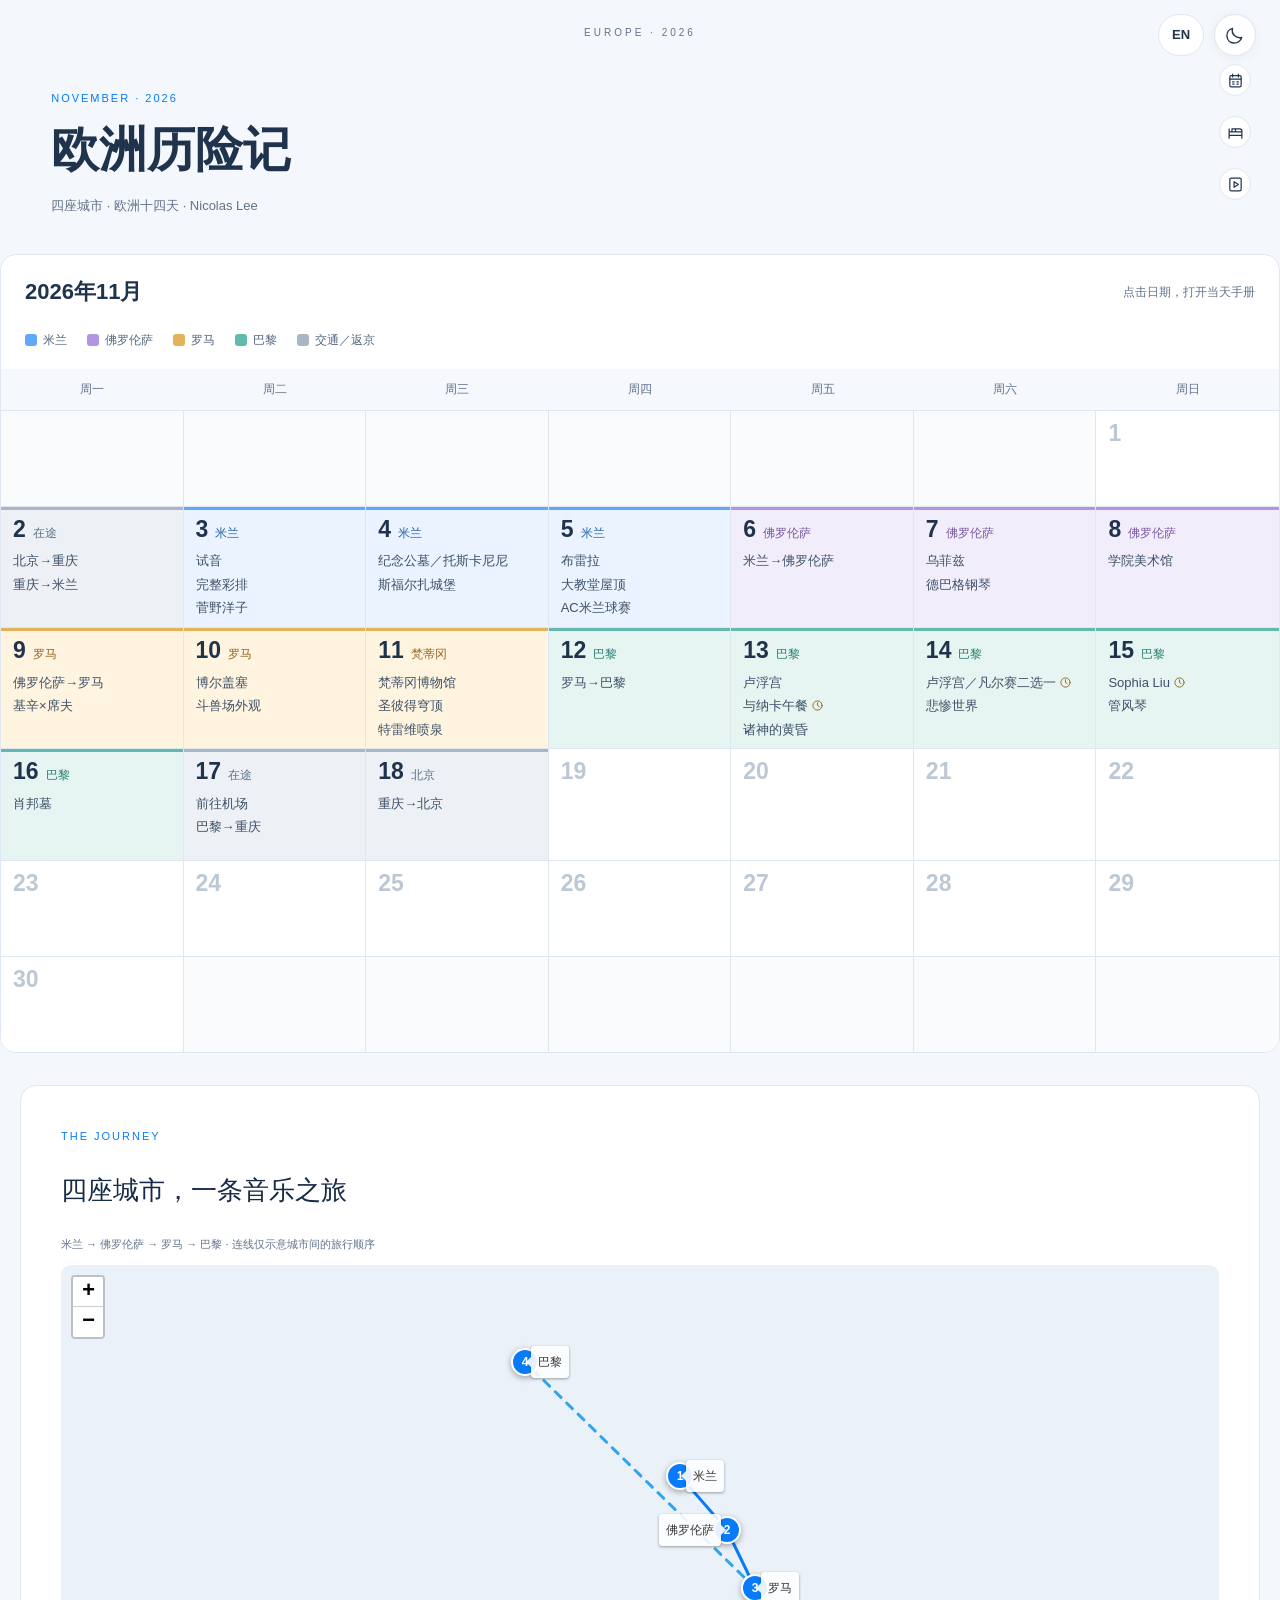
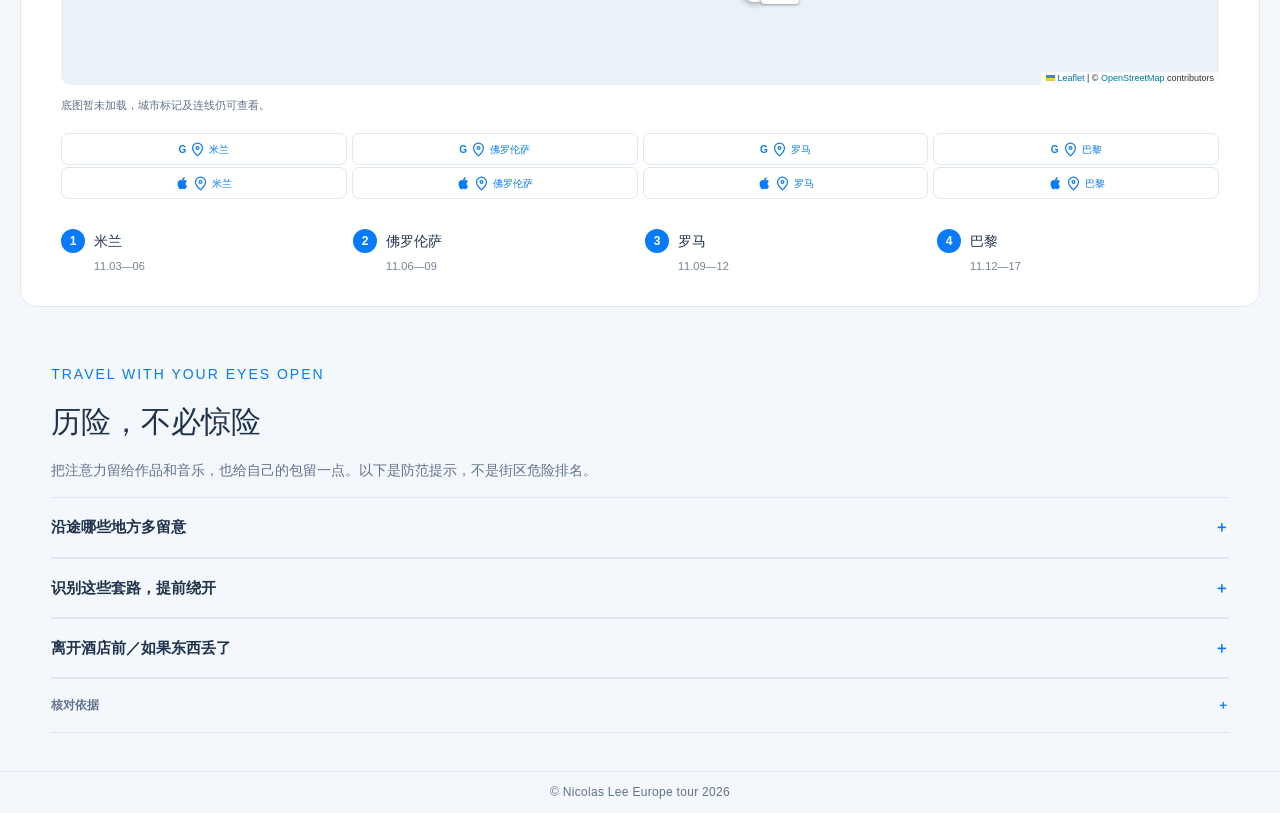
==== embed-test.html @ 30b44a1e "Trim embedded page whitespace and fill cover viewport" ====
<!doctype html><html lang="zh-CN"><head><meta charset="utf-8"><meta name="viewport" content="width=device-width,initial-scale=1.0"><meta name="apple-mobile-web-app-capable" content="yes"><meta name="apple-mobile-web-app-status-bar-style" content="black-translucent"><meta name="apple-mobile-web-app-title" content="欧洲历险记"><link rel="manifest" href="manifest.webmanifest"><meta name="theme-color" content="#f4f7fb"><title>欧洲历险记 · 2026旅行手册</title><link rel="stylesheet" href="vendor/leaflet.css"><link rel="stylesheet" href="style.css"><link rel="stylesheet" href="experience.css?v=58"><script>try{document.documentElement.dataset.theme=localStorage.getItem("eu-theme")||"light"}catch(e){}</script><style>.daily-shell{min-height:0!important;padding-bottom:8px!important}.site-footer{margin:8px 0 0!important;padding:10px 12px!important}dialog:not(.welcome-cover)[open]{position:fixed;top:var(--embed-dialog-top,16px);left:50%;transform:translateX(-50%);margin:0;max-height:var(--embed-dialog-max-height,600px);overflow:auto}</style></head><body><a class="skip" href="#main">跳到日程</a><header class="top" id="siteHeader"></header><main id="main" tabindex="-1"></main><footer class="site-footer">© Nicolas Lee Europe tour 2026</footer><dialog id="settings"><form id="settingsForm"><div class="dialog-head"><h2>从住处开始</h2><button type="button" id="closeSettings" aria-label="关闭">×</button></div><p>三家意大利酒店已录入本地手册。你在这里修改的地址仅保存在本机浏览器中。巴黎住址已录入 Rue Marmontel 6号；内嵌地图仅使用已核实的坐标。修改地址会更新备用导航链接；内嵌地图不会自动把未核实的新地址定位到别处。</p><div id="hotelFields"></div><label>11月13日午餐地点（暂定）<input name="lunch" placeholder="餐厅名称、街道、Paris" autocomplete="off"></label><button class="primary" type="submit">保存并更新路线</button><p class="fine">当前尚未发布网页。公开分享前，请再次检查酒店地址与私人会面信息。</p></form></dialog><dialog id="eventDialog" aria-labelledby="eventTitle"><button type="button" id="closeEvent" aria-label="关闭活动详情">关闭 ×</button><div id="eventContent"></div></dialog><div id="toast" role="status" aria-live="polite"></div><script src="data.js?v=58"></script><script src="vendor/leaflet.js"></script><script src="map-data.js?v=58"></script><script src="maps.js?v=58"></script><script src="food-data.js?v=58"></script><script src="ticket-details.js?v=58"></script><script src="experience-embed-test.js?v=68"></script><script src="departure-data.js?v=58"></script><script src="app.js?v=58"></script><script src="i18n-data.js?v=58"></script><script src="i18n.js?v=58"></script><script src="embed-height-test.js?v=71"></script></body></html>
---- vendor/leaflet.css ----
/* required styles */

.leaflet-pane,
.leaflet-tile,
.leaflet-marker-icon,
.leaflet-marker-shadow,
.leaflet-tile-container,
.leaflet-pane > svg,
.leaflet-pane > canvas,
.leaflet-zoom-box,
.leaflet-image-layer,
.leaflet-layer {
	position: absolute;
	left: 0;
	top: 0;
	}
.leaflet-container {
	overflow: hidden;
	}
.leaflet-tile,
.leaflet-marker-icon,
.leaflet-marker-shadow {
	-webkit-user-select: none;
	   -moz-user-select: none;
	        user-select: none;
	  -webkit-user-drag: none;
	}
/* Prevents IE11 from highlighting tiles in blue */
.leaflet-tile::selection {
	background: transparent;
}
/* Safari renders non-retina tile on retina better with this, but Chrome is worse */
.leaflet-safari .leaflet-tile {
	image-rendering: -webkit-optimize-contrast;
	}
/* hack that prevents hw layers "stretching" when loading new tiles */
.leaflet-safari .leaflet-tile-container {
	width: 1600px;
	height: 1600px;
	-webkit-transform-origin: 0 0;
	}
.leaflet-marker-icon,
.leaflet-marker-shadow {
	display: block;
	}
/* .leaflet-container svg: reset svg max-width decleration shipped in Joomla! (joomla.org) 3.x */
/* .leaflet-container img: map is broken in FF if you have max-width: 100% on tiles */
.leaflet-container .leaflet-overlay-pane svg {
	max-width: none !important;
	max-height: none !important;
	}
.leaflet-container .leaflet-marker-pane img,
.leaflet-container .leaflet-shadow-pane img,
.leaflet-container .leaflet-tile-pane img,
.leaflet-container img.leaflet-image-layer,
.leaflet-container .leaflet-tile {
	max-width: none !important;
	max-height: none !important;
	width: auto;
	padding: 0;
	}

.leaflet-container img.leaflet-tile {
	/* See: https://bugs.chromium.org/p/chromium/issues/detail?id=600120 */
	mix-blend-mode: plus-lighter;
}

.leaflet-container.leaflet-touch-zoom {
	-ms-touch-action: pan-x pan-y;
	touch-action: pan-x pan-y;
	}
.leaflet-container.leaflet-touch-drag {
	-ms-touch-action: pinch-zoom;
	/* Fallback for FF which doesn't support pinch-zoom */
	touch-action: none;
	touch-action: pinch-zoom;
}
.leaflet-container.leaflet-touch-drag.leaflet-touch-zoom {
	-ms-touch-action: none;
	touch-action: none;
}
.leaflet-container {
	-webkit-tap-highlight-color: transparent;
}
.leaflet-container a {
	-webkit-tap-highlight-color: rgba(51, 181, 229, 0.4);
}
.leaflet-tile {
	filter: inherit;
	visibility: hidden;
	}
.leaflet-tile-loaded {
	visibility: inherit;
	}
.leaflet-zoom-box {
	width: 0;
	height: 0;
	-moz-box-sizing: border-box;
	     box-sizing: border-box;
	z-index: 800;
	}
/* workaround for https://bugzilla.mozilla.org/show_bug.cgi?id=888319 */
.leaflet-overlay-pane svg {
	-moz-user-select: none;
	}

.leaflet-pane         { z-index: 400; }

.leaflet-tile-pane    { z-index: 200; }
.leaflet-overlay-pane { z-index: 400; }
.leaflet-shadow-pane  { z-index: 500; }
.leaflet-marker-pane  { z-index: 600; }
.leaflet-tooltip-pane   { z-index: 650; }
.leaflet-popup-pane   { z-index: 700; }

.leaflet-map-pane canvas { z-index: 100; }
.leaflet-map-pane svg    { z-index: 200; }

.leaflet-vml-shape {
	width: 1px;
	height: 1px;
	}
.lvml {
	behavior: url(#default#VML);
	display: inline-block;
	position: absolute;
	}


/* control positioning */

.leaflet-control {
	position: relative;
	z-index: 800;
	pointer-events: visiblePainted; /* IE 9-10 doesn't have auto */
	pointer-events: auto;
	}
.leaflet-top,
.leaflet-bottom {
	position: absolute;
	z-index: 1000;
	pointer-events: none;
	}
.leaflet-top {
	top: 0;
	}
.leaflet-right {
	right: 0;
	}
.leaflet-bottom {
	bottom: 0;
	}
.leaflet-left {
	left: 0;
	}
.leaflet-control {
	float: left;
	clear: both;
	}
.leaflet-right .leaflet-control {
	float: right;
	}
.leaflet-top .leaflet-control {
	margin-top: 10px;
	}
.leaflet-bottom .leaflet-control {
	margin-bottom: 10px;
	}
.leaflet-left .leaflet-control {
	margin-left: 10px;
	}
.leaflet-right .leaflet-control {
	margin-right: 10px;
	}


/* zoom and fade animations */

.leaflet-fade-anim .leaflet-popup {
	opacity: 0;
	-webkit-transition: opacity 0.2s linear;
	   -moz-transition: opacity 0.2s linear;
	        transition: opacity 0.2s linear;
	}
.leaflet-fade-anim .leaflet-map-pane .leaflet-popup {
	opacity: 1;
	}
.leaflet-zoom-animated {
	-webkit-transform-origin: 0 0;
	    -ms-transform-origin: 0 0;
	        transform-origin: 0 0;
	}
svg.leaflet-zoom-animated {
	will-change: transform;
}

.leaflet-zoom-anim .leaflet-zoom-animated {
	-webkit-transition: -webkit-transform 0.25s cubic-bezier(0,0,0.25,1);
	   -moz-transition:    -moz-transform 0.25s cubic-bezier(0,0,0.25,1);
	        transition:         transform 0.25s cubic-bezier(0,0,0.25,1);
	}
.leaflet-zoom-anim .leaflet-tile,
.leaflet-pan-anim .leaflet-tile {
	-webkit-transition: none;
	   -moz-transition: none;
	        transition: none;
	}

.leaflet-zoom-anim .leaflet-zoom-hide {
	visibility: hidden;
	}


/* cursors */

.leaflet-interactive {
	cursor: pointer;
	}
.leaflet-grab {
	cursor: -webkit-grab;
	cursor:    -moz-grab;
	cursor:         grab;
	}
.leaflet-crosshair,
.leaflet-crosshair .leaflet-interactive {
	cursor: crosshair;
	}
.leaflet-popup-pane,
.leaflet-control {
	cursor: auto;
	}
.leaflet-dragging .leaflet-grab,
.leaflet-dragging .leaflet-grab .leaflet-interactive,
.leaflet-dragging .leaflet-marker-draggable {
	cursor: move;
	cursor: -webkit-grabbing;
	cursor:    -moz-grabbing;
	cursor:         grabbing;
	}

/* marker & overlays interactivity */
.leaflet-marker-icon,
.leaflet-marker-shadow,
.leaflet-image-layer,
.leaflet-pane > svg path,
.leaflet-tile-container {
	pointer-events: none;
	}

.leaflet-marker-icon.leaflet-interactive,
.leaflet-image-layer.leaflet-interactive,
.leaflet-pane > svg path.leaflet-interactive,
svg.leaflet-image-layer.leaflet-interactive path {
	pointer-events: visiblePainted; /* IE 9-10 doesn't have auto */
	pointer-events: auto;
	}

/* visual tweaks */

.leaflet-container {
	background: #ddd;
	outline-offset: 1px;
	}
.leaflet-container a {
	color: #0078A8;
	}
.leaflet-zoom-box {
	border: 2px dotted #38f;
	background: rgba(255,255,255,0.5);
	}


/* general typography */
.leaflet-container {
	font-family: "Helvetica Neue", Arial, Helvetica, sans-serif;
	font-size: 12px;
	font-size: 0.75rem;
	line-height: 1.5;
	}


/* general toolbar styles */

.leaflet-bar {
	box-shadow: 0 1px 5px rgba(0,0,0,0.65);
	border-radius: 4px;
	}
.leaflet-bar a {
	background-color: #fff;
	border-bottom: 1px solid #ccc;
	width: 26px;
	height: 26px;
	line-height: 26px;
	display: block;
	text-align: center;
	text-decoration: none;
	color: black;
	}
.leaflet-bar a,
.leaflet-control-layers-toggle {
	background-position: 50% 50%;
	background-repeat: no-repeat;
	display: block;
	}
.leaflet-bar a:hover,
.leaflet-bar a:focus {
	background-color: #f4f4f4;
	}
.leaflet-bar a:first-child {
	border-top-left-radius: 4px;
	border-top-right-radius: 4px;
	}
.leaflet-bar a:last-child {
	border-bottom-left-radius: 4px;
	border-bottom-right-radius: 4px;
	border-bottom: none;
	}
.leaflet-bar a.leaflet-disabled {
	cursor: default;
	background-color: #f4f4f4;
	color: #bbb;
	}

.leaflet-touch .leaflet-bar a {
	width: 30px;
	height: 30px;
	line-height: 30px;
	}
.leaflet-touch .leaflet-bar a:first-child {
	border-top-left-radius: 2px;
	border-top-right-radius: 2px;
	}
.leaflet-touch .leaflet-bar a:last-child {
	border-bottom-left-radius: 2px;
	border-bottom-right-radius: 2px;
	}

/* zoom control */

.leaflet-control-zoom-in,
.leaflet-control-zoom-out {
	font: bold 18px 'Lucida Console', Monaco, monospace;
	text-indent: 1px;
	}

.leaflet-touch .leaflet-control-zoom-in, .leaflet-touch .leaflet-control-zoom-out  {
	font-size: 22px;
	}


/* layers control */

.leaflet-control-layers {
	box-shadow: 0 1px 5px rgba(0,0,0,0.4);
	background: #fff;
	border-radius: 5px;
	}
.leaflet-control-layers-toggle {
	background-image: url(images/layers.png);
	width: 36px;
	height: 36px;
	}
.leaflet-retina .leaflet-control-layers-toggle {
	background-image: url(images/layers-2x.png);
	background-size: 26px 26px;
	}
.leaflet-touch .leaflet-control-layers-toggle {
	width: 44px;
	height: 44px;
	}
.leaflet-control-layers .leaflet-control-layers-list,
.leaflet-control-layers-expanded .leaflet-control-layers-toggle {
	display: none;
	}
.leaflet-control-layers-expanded .leaflet-control-layers-list {
	display: block;
	position: relative;
	}
.leaflet-control-layers-expanded {
	padding: 6px 10px 6px 6px;
	color: #333;
	background: #fff;
	}
.leaflet-control-layers-scrollbar {
	overflow-y: scroll;
	overflow-x: hidden;
	padding-right: 5px;
	}
.leaflet-control-layers-selector {
	margin-top: 2px;
	position: relative;
	top: 1px;
	}
.leaflet-control-layers label {
	display: block;
	font-size: 13px;
	font-size: 1.08333em;
	}
.leaflet-control-layers-separator {
	height: 0;
	border-top: 1px solid #ddd;
	margin: 5px -10px 5px -6px;
	}

/* Default icon URLs */
.leaflet-default-icon-path { /* used only in path-guessing heuristic, see L.Icon.Default */
	background-image: url(images/marker-icon.png);
	}


/* attribution and scale controls */

.leaflet-container .leaflet-control-attribution {
	background: #fff;
	background: rgba(255, 255, 255, 0.8);
	margin: 0;
	}
.leaflet-control-attribution,
.leaflet-control-scale-line {
	padding: 0 5px;
	color: #333;
	line-height: 1.4;
	}
.leaflet-control-attribution a {
	text-decoration: none;
	}
.leaflet-control-attribution a:hover,
.leaflet-control-attribution a:focus {
	text-decoration: underline;
	}
.leaflet-attribution-flag {
	display: inline !important;
	vertical-align: baseline !important;
	width: 1em;
	height: 0.6669em;
	}
.leaflet-left .leaflet-control-scale {
	margin-left: 5px;
	}
.leaflet-bottom .leaflet-control-scale {
	margin-bottom: 5px;
	}
.leaflet-control-scale-line {
	border: 2px solid #777;
	border-top: none;
	line-height: 1.1;
	padding: 2px 5px 1px;
	white-space: nowrap;
	-moz-box-sizing: border-box;
	     box-sizing: border-box;
	background: rgba(255, 255, 255, 0.8);
	text-shadow: 1px 1px #fff;
	}
.leaflet-control-scale-line:not(:first-child) {
	border-top: 2px solid #777;
	border-bottom: none;
	margin-top: -2px;
	}
.leaflet-control-scale-line:not(:first-child):not(:last-child) {
	border-bottom: 2px solid #777;
	}

.leaflet-touch .leaflet-control-attribution,
.leaflet-touch .leaflet-control-layers,
.leaflet-touch .leaflet-bar {
	box-shadow: none;
	}
.leaflet-touch .leaflet-control-layers,
.leaflet-touch .leaflet-bar {
	border: 2px solid rgba(0,0,0,0.2);
	background-clip: padding-box;
	}


/* popup */

.leaflet-popup {
	position: absolute;
	text-align: center;
	margin-bottom: 20px;
	}
.leaflet-popup-content-wrapper {
	padding: 1px;
	text-align: left;
	border-radius: 12px;
	}
.leaflet-popup-content {
	margin: 13px 24px 13px 20px;
	line-height: 1.3;
	font-size: 13px;
	font-size: 1.08333em;
	min-height: 1px;
	}
.leaflet-popup-content p {
	margin: 17px 0;
	margin: 1.3em 0;
	}
.leaflet-popup-tip-container {
	width: 40px;
	height: 20px;
	position: absolute;
	left: 50%;
	margin-top: -1px;
	margin-left: -20px;
	overflow: hidden;
	pointer-events: none;
	}
.leaflet-popup-tip {
	width: 17px;
	height: 17px;
	padding: 1px;

	margin: -10px auto 0;
	pointer-events: auto;

	-webkit-transform: rotate(45deg);
	   -moz-transform: rotate(45deg);
	    -ms-transform: rotate(45deg);
	        transform: rotate(45deg);
	}
.leaflet-popup-content-wrapper,
.leaflet-popup-tip {
	background: white;
	color: #333;
	box-shadow: 0 3px 14px rgba(0,0,0,0.4);
	}
.leaflet-container a.leaflet-popup-close-button {
	position: absolute;
	top: 0;
	right: 0;
	border: none;
	text-align: center;
	width: 24px;
	height: 24px;
	font: 16px/24px Tahoma, Verdana, sans-serif;
	color: #757575;
	text-decoration: none;
	background: transparent;
	}
.leaflet-container a.leaflet-popup-close-button:hover,
.leaflet-container a.leaflet-popup-close-button:focus {
	color: #585858;
	}
.leaflet-popup-scrolled {
	overflow: auto;
	}

.leaflet-oldie .leaflet-popup-content-wrapper {
	-ms-zoom: 1;
	}
.leaflet-oldie .leaflet-popup-tip {
	width: 24px;
	margin: 0 auto;

	-ms-filter: "progid:DXImageTransform.Microsoft.Matrix(M11=0.70710678, M12=0.70710678, M21=-0.70710678, M22=0.70710678)";
	filter: progid:DXImageTransform.Microsoft.Matrix(M11=0.70710678, M12=0.70710678, M21=-0.70710678, M22=0.70710678);
	}

.leaflet-oldie .leaflet-control-zoom,
.leaflet-oldie .leaflet-control-layers,
.leaflet-oldie .leaflet-popup-content-wrapper,
.leaflet-oldie .leaflet-popup-tip {
	border: 1px solid #999;
	}


/* div icon */

.leaflet-div-icon {
	background: #fff;
	border: 1px solid #666;
	}


/* Tooltip */
/* Base styles for the element that has a tooltip */
.leaflet-tooltip {
	position: absolute;
	padding: 6px;
	background-color: #fff;
	border: 1px solid #fff;
	border-radius: 3px;
	color: #222;
	white-space: nowrap;
	-webkit-user-select: none;
	-moz-user-select: none;
	-ms-user-select: none;
	user-select: none;
	pointer-events: none;
	box-shadow: 0 1px 3px rgba(0,0,0,0.4);
	}
.leaflet-tooltip.leaflet-interactive {
	cursor: pointer;
	pointer-events: auto;
	}
.leaflet-tooltip-top:before,
.leaflet-tooltip-bottom:before,
.leaflet-tooltip-left:before,
.leaflet-tooltip-right:before {
	position: absolute;
	pointer-events: none;
	border: 6px solid transparent;
	background: transparent;
	content: "";
	}

/* Directions */

.leaflet-tooltip-bottom {
	margin-top: 6px;
}
.leaflet-tooltip-top {
	margin-top: -6px;
}
.leaflet-tooltip-bottom:before,
.leaflet-tooltip-top:before {
	left: 50%;
	margin-left: -6px;
	}
.leaflet-tooltip-top:before {
	bottom: 0;
	margin-bottom: -12px;
	border-top-color: #fff;
	}
.leaflet-tooltip-bottom:before {
	top: 0;
	margin-top: -12px;
	margin-left: -6px;
	border-bottom-color: #fff;
	}
.leaflet-tooltip-left {
	margin-left: -6px;
}
.leaflet-tooltip-right {
	margin-left: 6px;
}
.leaflet-tooltip-left:before,
.leaflet-tooltip-right:before {
	top: 50%;
	margin-top: -6px;
	}
.leaflet-tooltip-left:before {
	right: 0;
	margin-right: -12px;
	border-left-color: #fff;
	}
.leaflet-tooltip-right:before {
	left: 0;
	margin-left: -12px;
	border-right-color: #fff;
	}

/* Printing */

@media print {
	/* Prevent printers from removing background-images of controls. */
	.leaflet-control {
		-webkit-print-color-adjust: exact;
		print-color-adjust: exact;
		}
	}
---- style.css ----
:root{--paper:#f4f0e8;--ink:#242e2a;--muted:#6d746c;--line:#d9d8cc;--accent:#a84934;--sage:#e2e8dd;--blue:#e1e9eb;--pink:#f0ded8;--gold:#eee4c9}*{box-sizing:border-box}body{margin:0;background:var(--paper);color:var(--ink);font-family:-apple-system,BlinkMacSystemFont,"PingFang SC","Microsoft YaHei",sans-serif;font-size:15px;line-height:1.75}button,input,select{font:inherit}button,a{touch-action:manipulation}button{cursor:pointer;border:0;background:none;color:inherit}a{color:inherit;text-underline-offset:4px}button:focus-visible,a:focus-visible,input:focus-visible{outline:3px solid #b86040;outline-offset:4px}.skip{position:absolute;top:-80px}.skip:focus{top:0;background:white;z-index:99}.top{display:flex;align-items:center;justify-content:space-between;padding:22px 5vw;border-bottom:1px solid var(--line);background:var(--paper);position:sticky;top:0;z-index:20;gap:20px}.brand{text-decoration:none;display:flex;align-items:center;gap:12px;font-family:Georgia,"Songti SC",serif;font-size:22px}.brand-mark{border:1px solid var(--ink);width:43px;height:43px;text-align:center;line-height:40px}.brand small{display:block;font:9px -apple-system,sans-serif;letter-spacing:2px;margin-top:2px}.top nav{display:flex;gap:20px;align-items:center}.top nav button{font-size:13px;padding:7px 0}.top nav button.active{color:var(--accent);border-bottom:1px solid var(--accent)}.outline{border:1px solid var(--line)!important;padding:7px 15px!important;border-radius:3px}.primary{display:inline-flex;align-items:center;gap:12px;background:var(--ink);color:#fff;padding:12px 22px;border-radius:3px;text-decoration:none}.eyebrow{font-size:11px;letter-spacing:2px;color:var(--accent);text-transform:uppercase}.wrap{max-width:1320px;margin:auto;padding:48px 5vw}.hero{display:grid;grid-template-columns:1fr 1fr;min-height:540px}.hero-copy{padding:70px 6vw 50px 7vw;display:flex;flex-direction:column;align-items:flex-start;justify-content:center}.hero h1{font:clamp(42px,4.8vw,75px)/1.3 Georgia,"Songti SC",serif;letter-spacing:-2px;margin:25px 0}.hero h1 em{font-style:normal;color:var(--accent)}.hero p{max-width:410px;color:var(--muted)}.hero-photo{position:relative;min-height:420px;background:#d8d9cb}.hero-photo>img{width:100%;height:100%;position:absolute;object-fit:cover}.hero-photo:after{content:"";position:absolute;inset:40% 0 0;background:linear-gradient(transparent,#16251dcc)}.photo-caption{position:absolute;bottom:25px;left:30px;right:25px;color:#fff;z-index:1;font-size:12px}.photo-caption strong{font:30px Georgia,serif;display:block;margin-bottom:8px}.hero-meta{display:flex;gap:30px;margin:25px 0}.hero-meta strong{font:28px Georgia,serif}.hero-meta small{display:block;font-size:11px;color:var(--muted)}.section-title{display:flex;justify-content:space-between;align-items:end;gap:20px;margin-bottom:24px}.section-title h2{font:30px Georgia,"Songti SC",serif;margin:5px 0}.section-title p{color:var(--muted);font-size:13px;margin:0}.city-strip{display:grid;grid-template-columns:repeat(4,1fr);border-top:1px solid var(--line);border-bottom:1px solid var(--line);margin:0 5vw}.city-strip>div{padding:25px;border-right:1px solid var(--line)}.city-strip>div:last-child{border:0}.city-strip strong{font:26px Georgia,"Songti SC",serif;display:block}.city-strip small{color:var(--muted)}.day-grid{display:grid;grid-template-columns:repeat(4,1fr);gap:18px}.day-tile{border-top:1px solid var(--line);padding:22px 12px 20px 0;text-align:left;width:100%;transition:background .2s}.day-tile:hover{background:#ebe7dc}.day-tile .num{font:38px Georgia,serif;color:var(--accent)}.day-tile h3{font-size:17px;font-weight:500;margin:8px 0}.day-tile small{color:var(--muted)}.notice{border-left:3px solid #b68955;background:#ede5d7;padding:18px 22px;font-size:13px;margin:20px 0}.notice strong{display:block}.layout{display:grid;grid-template-columns:175px minmax(0,1fr);gap:40px;max-width:1420px;padding:30px 4vw;margin:auto}.sidebar{position:sticky;top:115px;height:calc(100vh - 140px);overflow:auto;align-self:start}.sidebar .eyebrow{padding:0 12px}.day-link{width:100%;padding:10px 12px;text-align:left;border-radius:3px;display:flex;gap:14px;font-size:13px}.day-link b{font-family:Georgia,serif;font-size:18px;font-weight:400}.day-link.active{background:var(--ink);color:white}.day-link small{display:block;opacity:.65;font-size:10px}.day-main{min-width:0}.day-heading{display:flex;justify-content:space-between;align-items:center;gap:20px;margin:12px 0 25px}.day-heading h1{font:38px/1.35 Georgia,"Songti SC",serif;margin:8px 0}.day-heading .number{font:75px Georgia,serif;color:#c5c7b9}.day-cover{height:270px;position:relative;overflow:hidden;margin:0 0 28px;background:#dee0d5}.day-cover img{width:100%;height:100%;object-fit:cover}.day-cover figcaption{position:absolute;bottom:0;right:0;background:#242e2adb;color:white;font-size:10px;padding:3px 12px}.day-content{display:grid;grid-template-columns:minmax(0,1fr) 290px;gap:32px;align-items:start}.event{position:relative;padding:0 0 32px 28px;border-left:1px solid #c8cabc;margin-left:9px}.event:before{content:"";position:absolute;left:-5px;top:9px;width:9px;height:9px;border-radius:50%;background:var(--accent);box-shadow:0 0 0 5px var(--paper)}.event-time{font-size:13px;letter-spacing:.4px;color:var(--accent);font-weight:600}.event h2{font:24px/1.4 Georgia,"Songti SC",serif;margin:9px 0}.event .venue{font-size:12px;color:var(--muted);margin:10px 0}.badge{font-size:10px;border:1px solid #c9d2c3;padding:2px 7px;display:inline-block;border-radius:2px;margin-left:8px;vertical-align:middle;background:var(--sage)}.badge.wait{background:var(--gold);border-color:#ddc89c}.badge.paid{background:var(--pink);border-color:#e1bbb2}.event-note{font-size:13px;white-space:pre-line;line-height:1.85}.event-art{margin:20px 0 8px;background:#e5e1d8;text-align:center}.event-art img{display:block;max-height:340px;width:100%;object-fit:contain}.event-art figcaption{font-size:10px;text-align:left;color:var(--muted);padding:5px 8px}.links{display:flex;flex-wrap:wrap;gap:16px;font-size:12px;margin:12px 0}.links a{color:var(--accent)}details{border-top:1px solid var(--line);padding:12px 0;font-size:13px}summary{cursor:pointer;list-style:none;display:flex;justify-content:space-between;font-weight:500}summary:after{content:"＋";color:var(--accent)}details[open] summary:after{content:"−"}details p{color:var(--muted);margin:12px 0}.aside{background:#ecece2;border:1px solid #d7d9cd;padding:23px}.aside h2{font:21px Georgia,"Songti SC",serif;margin:0 0 14px}.aside .fine{margin:12px 0}.stop{padding:8px 0 8px 24px;position:relative;font-size:12px;border-left:1px solid #b7c0b1;margin-left:5px}.stop:before{content:"";position:absolute;left:-4px;top:18px;width:7px;height:7px;background:#6d846a;border-radius:50%}.stop.pending{color:#926745}.route-leg{padding:7px 0 14px 20px;margin-left:5px;border-left:1px dashed #b7c0b1;font-size:10px}.route-leg a{display:inline-block;margin-right:8px;color:#516d4c}.route-leg p{margin:0 0 4px;color:var(--muted)}.fine{font-size:11px;line-height:1.7;color:var(--muted)}.aside button{font-size:12px;text-decoration:underline;text-underline-offset:4px}.next-prev{display:flex;justify-content:space-between;border-top:1px solid var(--line);padding-top:25px;margin-top:25px}.next-prev button{padding:10px 0}.meal-box{border-top:1px solid var(--line);padding-top:24px;margin-top:30px}.meal-box h3{font:21px Georgia,"Songti SC",serif}.meal-box p{font-size:13px}.page-actions{display:flex;gap:12px;flex-wrap:wrap;margin:20px 0}.page-actions button,.page-actions a{border:1px solid var(--line);padding:8px 12px;font-size:12px;text-decoration:none}.table-wrap{overflow:auto}.booking-table{border-collapse:collapse;width:100%;font-size:13px}.booking-table th{text-align:left;font-size:11px;color:var(--muted);padding:14px 10px;border-bottom:1px solid var(--ink)}.booking-table td{padding:18px 10px;border-bottom:1px solid var(--line);vertical-align:top;min-width:100px}.booking-table td:last-child{min-width:260px;max-width:480px;white-space:pre-line}.checklist{display:grid;grid-template-columns:1fr 1fr;gap:14px}.check-item{padding:16px;background:#ebe7dd;display:flex;gap:12px;font-size:13px}.check-item input{width:18px;height:18px;flex-shrink:0}.credits{font-size:12px;columns:2}.credits li{margin-bottom:10px}footer{border-top:1px solid var(--line);margin:40px 5vw 0;padding:25px 0 35px;display:flex;justify-content:space-between;gap:20px;color:var(--muted);font-size:12px}footer small{font-size:10px}dialog{border:1px solid var(--line);border-radius:5px;max-width:550px;width:calc(100% - 32px);padding:28px;background:var(--paper);color:var(--ink)}dialog::backdrop{background:#18231cb0}.dialog-head{display:flex;justify-content:space-between;align-items:center}.dialog-head h2{font:28px Georgia,"Songti SC",serif}.dialog-head button{font-size:28px}dialog p{font-size:13px;color:var(--muted)}label{display:block;font-size:13px;margin:14px 0}input[type=text],input:not([type]){width:100%;padding:11px 12px;margin-top:5px;border:1px solid var(--line);background:#fffdf6;border-radius:3px;color:var(--ink)}#toast{position:fixed;bottom:24px;left:50%;transform:translateX(-50%);background:var(--ink);color:white;padding:9px 20px;border-radius:3px;font-size:13px;z-index:80;display:none}.empty-art{padding:25px;color:var(--muted);font:25px Georgia,serif;border-top:1px solid var(--line)}.mobile-days{display:none}.local-tag{font-size:10px;border:1px solid #c8c7b8;padding:3px 9px;color:var(--muted)}.all-days-print{display:none}@media(max-width:1100px){.day-content{grid-template-columns:1fr}.aside{margin-bottom:25px}.route-stops{display:grid;grid-template-columns:1fr 1fr;column-gap:20px}.layout{gap:25px}.day-grid{grid-template-columns:repeat(3,1fr)}}@media(max-width:760px){.top{padding:14px 5vw;align-items:center;flex-wrap:wrap;gap:12px;position:relative}.brand{font-size:18px}.brand-mark{width:34px;height:34px;line-height:31px}.top nav{width:100%;justify-content:space-between;gap:8px}.top nav button{font-size:12px}.outline{padding:6px 9px!important}.hero{grid-template-columns:1fr}.hero-copy{padding:40px 6vw}.hero h1{font-size:48px;margin:18px 0}.hero-photo{min-height:280px}.hero-meta{margin:15px 0}.city-strip{grid-template-columns:1fr 1fr}.city-strip>div{padding:17px}.city-strip>div:nth-child(2){border:0}.city-strip>div:nth-child(-n+2){border-bottom:1px solid var(--line)}.city-strip strong{font-size:21px}.wrap{padding:32px 6vw}.day-grid{grid-template-columns:1fr 1fr;gap:10px}.day-tile h3{font-size:15px}.section-title{display:block}.section-title p{margin-top:10px}.layout{display:block;padding:15px 5vw}.sidebar{position:static;display:flex;overflow-x:auto;height:auto;gap:4px;margin-bottom:25px;padding-bottom:10px}.sidebar .eyebrow{display:none}.day-link{width:68px;flex-shrink:0;display:block;text-align:center;padding:7px}.day-link small{font-size:9px}.day-link b{display:block}.day-heading h1{font-size:29px}.day-heading .number{font-size:55px}.day-cover{height:200px}.event{padding-left:20px}.event h2{font-size:22px}.route-stops{display:block}.checklist{grid-template-columns:1fr}.credits{columns:1}footer{display:block}footer small{display:block;margin-top:12px}.page-actions{gap:8px}.event-art img{max-height:360px}.day-heading{margin-top:0}.aside{padding:20px}}@media print{.top,.sidebar,.page-actions,.next-prev,footer,dialog,.hero,.city-strip,.wrap:not(.printable),.links,.route-leg,.event-art, .day-cover{display:none!important}.layout{display:block;padding:0}.day-content{display:block}.aside{display:none}.event{break-inside:avoid;padding-bottom:15px}.event h2{font-size:18px}body{background:white;font-size:12px}.day-heading h1{font-size:24px}.day-heading .number{font-size:36px}details{display:block}details p{display:block}.meal-box{break-inside:avoid}}

.day-links{display:flex;flex-direction:column;gap:2px}.day-link{text-decoration:none}.day-link span{white-space:nowrap}.stop small{display:block;line-height:1.5;margin-top:5px}.text-btn{padding:0;background:none;border:0;text-decoration:underline;font-size:11px}.credits small{overflow-wrap:anywhere}.event{scroll-margin-top:110px}@media(max-width:760px){.day-links{flex-direction:row;overflow-x:auto;width:100%}.sidebar{overflow:hidden}.day-link{min-width:76px}.day-link span{display:block}}

/* A small, paginated travel booklet. Each leaf contains one topic. */
.booklet-layout{max-width:1130px;margin:0 auto}.book-area{min-width:0;max-width:760px;width:100%;margin:auto}.book-context{display:flex;justify-content:space-between;align-items:center;font-size:12px;color:var(--muted);margin-bottom:15px}.book-context button{padding:7px 10px;font-size:11px}.book-paper{background:#fffdf8;box-shadow:0 8px 28px #30271914;border:1px solid #ddd6ca;padding:30px 42px 20px;min-height:660px;display:flex;flex-direction:column}.book-running{display:flex;justify-content:space-between;border-bottom:1px solid #bdb5a6;padding-bottom:12px;font-size:10px;letter-spacing:1px;color:#6b705e}.book-title{font-family:Georgia,"Songti SC",serif;font-size:30px;font-weight:400;margin:24px 0}.book-body{flex:1}.book-folio{display:flex;justify-content:space-between;font-size:10px;letter-spacing:1px;margin:20px 0 0;padding:14px 0 0;border-top:1px solid #d5cdbc}.book-paper h2{font-size:23px}.book-paper .event{border:0;padding:0;margin:0}.book-paper .event:before{display:none}.book-paper .event-art{margin:15px 0}.book-paper .event-art img{height:220px;width:100%;object-fit:contain;background:#f3efe7}.book-paper .event-note{font-size:12px;line-height:1.7;white-space:pre-line}.book-paper .event h2{margin:8px 0}.book-paper .venue{font-size:12px}.book-paper .links{font-size:11px;margin:12px 0}.book-paper details{font-size:12px}.book-paper .event-time{font-size:15px}.book-pager{display:flex;align-items:center;justify-content:space-between;gap:8px;margin:18px 0;font-size:12px}.book-pager a{text-decoration:none;padding:10px 12px;border:1px solid #c9beac}.book-pager select{padding:9px;background:#fffdf8;border:1px solid #c9beac;color:var(--ink);font:inherit;max-width:190px}.book-pager label{font-size:10px;display:flex;gap:7px;align-items:center}.compact-agenda a{display:flex;gap:18px;padding:17px 0;border-bottom:1px solid #e2dbd0;text-decoration:none}.compact-agenda time{width:100px;flex-shrink:0;font-size:12px;color:var(--accent)}.compact-agenda span{flex:1;font-size:15px}.compact-agenda small{display:block;color:#737466;font-size:11px;margin-top:6px}.compact-agenda b{font-weight:400}.book-stay{margin-top:28px;border-left:2px solid #9ba38e;padding-left:15px}.book-stay small{color:#707464}.book-stay p{font-size:14px}.book-food{margin-top:25px}.book-food h3{font-size:15px}.book-food p{font-size:12px;line-height:1.8}.book-route .stop{padding:17px 0 17px 25px;font-size:16px}.book-route .stop small{font-size:12px}.book-route .route-leg{padding:16px 0 22px 24px;font-size:13px;line-height:2}.route-caption{margin-top:28px}.muted{color:#929087}.booklet-layout .next-prev{margin-top:14px;padding-top:12px}
@media(max-width:760px){.book-context{font-size:10px;gap:8px}.book-context button{font-size:10px;padding:5px}.book-paper{padding:22px 20px 15px;min-height:570px}.book-title{font-size:24px;margin:20px 0}.book-running{font-size:8px}.book-paper .event-art img{height:190px}.book-pager label{font-size:0;gap:0}.book-pager select{font-size:11px;max-width:140px}.book-pager a{padding:9px 6px;font-size:11px}.compact-agenda time{width:70px}.compact-agenda a{gap:10px}.compact-agenda span{font-size:13px}.book-folio{font-size:8px}.book-route .stop{font-size:14px}.booklet-layout{padding-top:12px}}
@media print{.book-context,.book-pager,.next-prev{display:none!important}.book-paper{box-shadow:none;border:none;padding:0;min-height:0}.book-paper .event-art{display:block!important}.book-paper .event-art img{display:block!important;height:220px}.book-paper .book-folio{display:flex!important}.book-paper{break-inside:avoid}.booklet-layout{display:block}}
/* Compact edition: two or three leaves per day, full notes remain accessible. */
.journey-strip{max-width:1240px;margin:35px auto 10px;padding:30px 40px;background:#ebe7dd}.journey-caption h2{font-family:Georgia,"Songti SC",serif;font-size:26px;font-weight:400}.journey-line{display:flex;align-items:center;margin:24px 0 12px}.journey-line>a{flex:1;text-decoration:none;display:grid;gap:7px}.journey-line small{color:#a84934;font-size:11px}.journey-line strong{font-family:"Songti SC",serif;font-size:25px;font-weight:400}.journey-line>a>span{font-size:11px;color:#6d7163}.journey-transfer{width:75px;text-align:center;color:#7c806e;font-size:11px}.journey-transfer span{display:block;font-size:23px}.agenda-entry{display:flex;align-items:flex-start;gap:14px;width:100%;border:0;border-bottom:1px solid #ddd8ce;border-left:3px solid #879582;padding:16px 9px;background:transparent;text-align:left;border-radius:0}.agenda-entry.paid{border-left-color:#b27673}.agenda-entry.free{border-left-color:#b28f45}.agenda-entry.travel{border-left-color:#7c93a5}.agenda-entry:hover{background:#efede4}.agenda-entry time{font-size:12px;flex:0 0 94px;color:#8e4837}.agenda-entry>span{font-size:15px;flex:1}.agenda-entry small{display:block;font-size:11px;line-height:1.5;color:#707364;margin-top:5px}.tiny-status{font-size:10px;font-weight:400;white-space:nowrap;color:#6b705f}.experience-grid{display:grid;grid-template-columns:1fr 1fr;gap:22px}.experience figure{margin:0 0 15px}.experience img{width:100%;height:180px;object-fit:contain;background:#eee9de}.experience figcaption{font-size:9px;color:#7c7b70;margin-top:5px}.experience-meta{display:flex;justify-content:space-between;gap:8px;color:#9b4c38;font-size:12px}.experience-meta span{font-size:10px;color:#6d735e}.book-paper .experience h2{font-size:20px;line-height:1.45;margin:12px 0 8px}.experience-venue{font-size:11px;line-height:1.5;color:#777565}.experience h3{font-size:13px;margin:18px 0 8px}.experience p:not(.experience-venue){font-size:12px;line-height:1.9}.detail-link{font-size:11px;padding:7px 0;border:0;background:none;color:#97533f;border-bottom:1px solid #b7a593;border-radius:0}.experience-grid.single{grid-template-columns:1fr}.experience-grid.single img{height:250px}.experience-grid.single .experience>p{max-width:52em}.route-index{list-style:none;padding:0;display:flex;flex-wrap:wrap;gap:8px;margin:16px 0 22px}.route-index li{display:flex;align-items:center;gap:6px;font-size:10px;background:#eeeee5;padding:6px 8px}.route-index li span{background:#5c7056;color:white;border-radius:50%;width:19px;height:19px;display:grid;place-items:center;flex-shrink:0}.route-index li strong{font-weight:400}.leg-select-label{font-size:11px;display:block}.leg-select-label select{display:block;width:100%;margin:9px 0 15px;padding:11px 10px;border:1px solid #c8c3b6;background:#fffdf8;color:var(--ink);font:inherit;white-space:normal}.leg-card{border:1px solid #dad7ca;background:#f4f4ec;padding:20px}.leg-points{display:grid;grid-template-columns:1fr 25px 1fr;gap:14px}.leg-points>div{min-width:0}.leg-points small{display:block;color:#848475;font-size:9px;letter-spacing:1px;margin-bottom:8px}.leg-points strong{display:block;font-size:15px;line-height:1.6}.leg-points p{font-size:11px;line-height:1.6;overflow-wrap:anywhere}.leg-arrow{align-self:center;font-size:22px;color:#a46e45;transform:rotate(-90deg)}.copy-address{background:none;font-size:10px;padding:5px 9px;border-color:#c0b9aa}.leg-actions{display:flex;gap:15px;flex-wrap:wrap;margin-top:18px;padding-top:15px;border-top:1px solid #d7d5c5;font-size:11px}.transport-ticket{font-size:13px;border-top:1px solid #d7d5c5;padding-top:15px;margin-bottom:0}.transport-ticket small{font-size:11px}.route-footnote{font-size:10px;line-height:1.7;color:#7f7b6a;margin-top:20px}.appendix-links{margin-top:10px;display:flex;gap:12px;align-items:center;font-size:11px}.appendix-links button{padding:5px 7px;font-size:11px}#eventDialog{max-width:620px;max-height:85vh;overflow:auto}#closeEvent{display:block;margin-left:auto}.full-note{white-space:pre-line;line-height:1.9}#eventContent h2{font-size:25px;font-family:"Songti SC",serif}#eventContent h3{font-size:15px;margin-top:24px}#eventContent>p{font-size:14px;line-height:1.9}.book-pager{position:sticky;bottom:10px;background:#f4f0e8f5;padding:9px;border:1px solid #ded6c7;z-index:5}.book-title{margin:20px 0;font-size:27px}.book-paper{min-height:650px}.book-paper .book-food{margin-top:20px}.book-paper .book-stay{margin-top:22px}.book-paper .book-folio{margin-top:22px}.book-area{max-width:800px}.booklet-layout{max-width:1200px}.book-context{padding-top:4px}#toast.show{opacity:1;transform:translateY(0)}
@media(max-width:760px){.journey-strip{margin:20px;padding:20px}.journey-line{flex-wrap:wrap;row-gap:20px}.journey-line>a{min-width:30%}.journey-transfer{width:27px}.journey-line strong{font-size:19px}.journey-transfer:nth-of-type(2){display:none}.experience-grid{grid-template-columns:1fr;gap:25px}.experience{display:grid;grid-template-columns:100px 1fr;gap:0 15px}.experience figure{grid-column:1;grid-row:1/5}.experience img{height:145px}.experience-meta,.book-paper .experience h2,.experience-venue{grid-column:2}.book-paper .experience h2{font-size:18px;margin:8px 0}.experience h3,.experience p:not(.experience-venue),.experience .detail-link{grid-column:1/-1}.experience h3{margin-top:12px}.experience p:not(.experience-venue){margin:5px 0;font-size:12px}.experience-grid.single .experience{display:block}.experience-grid.single img{height:200px}.agenda-entry time{flex-basis:65px;font-size:11px}.agenda-entry>span{font-size:13px}.agenda-entry{gap:8px}.book-title{font-size:23px}.book-paper{padding:22px 18px 15px;min-height:580px}.leg-points{grid-template-columns:1fr;gap:5px}.leg-points strong{font-size:14px}.leg-arrow{transform:none}.leg-card{padding:16px}.route-index{gap:5px}.route-index li{font-size:9px;padding:4px 5px}.book-context>span{max-width:50%}.book-pager{bottom:7px;margin-bottom:10px}}
@media print{.book-pager{display:none!important}.book-paper{min-height:0}.book-paper .experience img{display:block!important;height:170px!important}.book-paper .experience-grid{display:grid;grid-template-columns:1fr 1fr}.copy-address,.detail-link{display:none}.book-paper .book-folio{position:static}.leg-select-label select{border:0}.route-footnote{font-size:9px}}
.embedded-map{height:330px;width:100%;background:#e7e8df;border:1px solid #d0d3c6;z-index:0}.embedded-map.expanded-map{height:560px}.map-toolbar{display:flex;justify-content:space-between;gap:10px;margin:10px 0 8px;align-items:center}.map-toolbar small{font-size:10px;color:#68705e}.map-toolbar button{font-size:10px;padding:6px 8px}.map-status{font-size:12px;line-height:1.7;padding:12px;background:#e9eee5;border-left:3px solid #4a7569;margin-bottom:10px}.map-status small{font-size:10px;color:#68705e}.route-map-pin{border:0;background:transparent}.route-map-pin span{width:28px;height:28px;border:2px solid white;border-radius:50%;display:grid;place-items:center;color:white;font-weight:bold;box-shadow:0 2px 6px #0005;font-size:12px}.map-warning{font-size:11px;color:#a24d35}.leaflet-container{font-family:Arial,"PingFang SC",sans-serif}.leaflet-control-attribution{font-size:9px!important}.map-address-details{margin-top:12px}.map-address-details summary{font-size:12px}.map-address-details .leg-card{margin-top:12px}.route-overview .route-index{margin-bottom:13px}.route-overview .leg-select-label select{margin-bottom:8px}@media(max-width:760px){.embedded-map{height:300px}.embedded-map.expanded-map{height:460px}.map-toolbar{flex-wrap:wrap}.map-toolbar small{font-size:9px}.leaflet-control-attribution{font-size:8px!important}}@media print{.embedded-map{height:280px!important;display:block!important}.embedded-map img{display:block!important}.map-toolbar button{display:none}.map-address-details{display:none}}
/* Independent daily sections with a compact date selector. */
.daily-shell{max-width:1240px;margin:0 auto;padding:25px 32px 55px}.day-controls{display:flex;justify-content:space-between;align-items:center;gap:15px;margin-bottom:20px}.date-controls{display:flex;align-items:center;gap:12px;min-width:0}.date-controls a,.date-controls>span{padding:7px;text-decoration:none}.date-controls select{max-width:100%;min-width:0;padding:10px 14px;background:#fffdf8;border:1px solid #c9beac;color:var(--ink);border-radius:4px;font-size:13px}.daily-actions{display:flex;gap:10px;font-size:11px;white-space:nowrap}.content-tabs{display:flex;gap:7px;border-bottom:1px solid #c9beac;padding:0 0 0 5px}.content-tabs a{padding:12px 25px;text-decoration:none;border-bottom:3px solid transparent;color:var(--muted);font-size:14px}.content-tabs a.selected{border-color:var(--accent);color:var(--accent);background:#fffdf8}.tab-paper{min-height:0;padding:30px 34px;border-top:0}.tab-paper .book-title{font-size:27px;margin:22px 0 28px}.itinerary-columns{display:grid;grid-template-columns:minmax(0,1fr) minmax(0,1.1fr);gap:32px}.itinerary-columns>section{min-width:0}.itinerary-columns h2{font:23px/1.4 Georgia,"Songti SC",serif;margin:12px 0 20px}.schedule-only .agenda-entry{flex-wrap:wrap}.schedule-only .agenda-entry time{flex-basis:75px}.schedule-only .tiny-status{margin-left:auto}.daily-map{border-left:1px solid var(--line);padding-left:28px}.tab-paper .experience img{height:260px}.tab-paper .experience-grid.single{max-width:760px;margin:0 auto}.tab-paper .experience p:not(.experience-venue){font-size:14px;line-height:1.9}.food-only,.section-empty{max-width:680px;padding:5px 0 45px}.food-only h2,.section-empty h2{font:27px Georgia,"Songti SC",serif}.food-intro{font-size:17px;line-height:2;white-space:pre-line}.meal-plan{margin:30px 0;padding:20px 25px;background:#eee9de;border-left:3px solid #a7774f}.sr-only{position:absolute;width:1px;height:1px;padding:0;overflow:hidden;clip:rect(0,0,0,0);white-space:nowrap;border:0}
@media(max-width:900px){.itinerary-columns{grid-template-columns:1fr}.daily-map{border-left:0;border-top:1px solid var(--line);padding:20px 0 0}.day-controls{flex-wrap:wrap}.daily-shell{padding:18px 20px 35px}}
@media(max-width:600px){.daily-shell{padding:12px 12px 30px}.day-controls{gap:8px;margin-bottom:12px}.date-controls{width:100%;gap:6px}.date-controls select{flex:1;width:0;font-size:12px;padding:9px 6px}.daily-actions{margin-left:auto}.content-tabs a{flex:1;text-align:center;padding:11px 9px;font-size:13px}.tab-paper{padding:22px 17px 16px}.tab-paper .book-title{font-size:23px}.tab-paper .experience img{height:145px}.tab-paper .experience-grid.single img{height:220px}.food-intro{font-size:15px}.food-only,.section-empty{padding-bottom:20px}.tab-paper .experience .links{grid-column:1/-1}.schedule-only .agenda-entry time{flex-basis:65px}}
@media print{.day-controls,.content-tabs{display:none!important}.daily-shell{padding:0}.tab-paper{padding:0}.itinerary-columns{display:block}.daily-map{border:0;padding:20px 0}.tab-paper .experience img{display:block!important}}
/* Swipeable date rail and full-width, natural-ratio editorial images. */
.day-controls{display:block}.date-strip-wrap{display:flex;align-items:center;gap:8px;min-width:0}.date-strip{position:relative;display:flex;gap:8px;overflow-x:auto;overscroll-behavior-x:contain;scroll-snap-type:x proximity;scrollbar-width:none;-webkit-overflow-scrolling:touch;flex:1;min-width:0;padding:6px 0;touch-action:pan-x pan-y}.date-strip::-webkit-scrollbar{display:none}.date-card{flex:0 0 94px;display:flex;flex-direction:column;align-items:center;gap:3px;text-decoration:none;padding:11px 5px;border-radius:8px;scroll-snap-align:center;border:1px solid transparent}.date-card small{font-size:12px;color:var(--muted)}.date-card strong{font:600 25px/1.3 -apple-system,sans-serif}.date-card span{font-size:12px}.date-card.selected{background:var(--accent);color:#fff}.date-card.selected small{color:#fff}.date-card:hover:not(.selected){background:#e9e4da}.date-scroll{font-size:28px;padding:9px 4px;flex-shrink:0}.daily-actions{justify-content:flex-end;margin-top:10px}.tab-paper .experience-grid,.tab-paper .experience-grid.single{display:block;max-width:none;margin:0}.tab-paper .experience{display:block;margin:0 0 50px}.tab-paper .experience figure{display:block;margin:0 0 22px}.tab-paper .experience img,.tab-paper .experience-grid.single img{display:block;width:100%;height:auto;max-height:none;max-width:none;object-fit:contain;background:none}.tab-paper .experience h2{font-size:25px}.tab-paper .experience p:not(.experience-venue){font-size:16px;line-height:1.95}.tab-paper .experience h3{font-size:17px}.tab-paper .experience-venue{font-size:13px}.hero-photo{margin:0}.hero-photo>img{position:static;width:100%;height:auto;display:block}.hero-photo:after{display:none}.hero-photo figcaption{padding:12px 18px;font-size:13px}
@media(max-width:600px){.date-strip-wrap{gap:1px}.date-card{flex-basis:76px;padding:9px 3px}.date-card strong{font-size:22px}.date-card span,.date-card small{font-size:11px}.date-scroll{padding:8px 2px;font-size:23px}.tab-paper .experience h2{font-size:22px}.tab-paper .experience p:not(.experience-venue){font-size:15px}.tab-paper .experience img,.tab-paper .experience-grid.single img{height:auto}.tab-paper .experience figure{margin-left:-17px;margin-right:-17px}}
@media print{.date-strip-wrap{display:none}.tab-paper .experience img,.tab-paper .experience-grid.single img{height:auto!important}.tab-paper .experience-grid{display:block}}
/* Blue-and-white travel app palette. */
:root{--paper:#f4f7fb;--ink:#172b46;--muted:#738399;--line:#e3e9f1;--accent:#087bfa;--sage:#e5f3ff;--blue:#e9f3ff;--pink:#edf4ff;--gold:#fff3dc}
body,.top{background:var(--paper)}.top{background:#fff;border-color:var(--line)}.brand-mark{border-color:#087bfa;color:#087bfa}.primary{background:#087bfa;border-radius:8px}.outline{background:#f4f7fb;border-color:#e3e9f1!important;border-radius:8px}.hero-copy{background:#fff}.hero-photo{background:#fff}.hero h1{color:#172b46}.hero-photo figcaption{color:var(--muted)}.notice{background:#eaf4ff;border-color:#087bfa;color:#375879}.book-paper{background:#fff;border-color:#e3e9f1;box-shadow:0 4px 18px #1a4d8a05}.book-running,.book-folio{border-color:var(--line);color:#738399}.book-title{color:#172b46}.content-tabs{background:#fff;border-color:var(--line)}.content-tabs a.selected{background:#fff;color:#087bfa}.date-card.selected{background:#087bfa}.date-card:hover:not(.selected){background:#e5f0ff}.date-card small{color:#738399}.date-card.selected small{color:#fff}.date-strip-wrap{background:#fff;border-radius:12px;padding:4px}.agenda-entry{border-bottom-color:var(--line);border-left-color:#3aa2ff}.agenda-entry.paid{border-left-color:#087bfa}.agenda-entry.free{border-left-color:#12a6a0}.agenda-entry.travel{border-left-color:#6b8cab}.agenda-entry:hover{background:#f2f7ff}.agenda-entry time{color:#087bfa}.tiny-status{color:#728296}.book-stay{border-left-color:#9ccaff}.book-stay small,.book-stay .fine{color:#738399}.route-index li{background:#edf5ff}.route-index li span{background:#087bfa}.leg-select-label select{background:#fff;border-color:#dce6f2;border-radius:6px}.map-status{background:#edf5ff;border-color:#087bfa;color:#315c89}.map-status small{color:#738399}.embedded-map{border-color:#e0e8f3;background:#eaf0f7}.map-toolbar small,.route-footnote{color:#738399}.map-toolbar button,.copy-address{color:#087bfa;background:#edf5ff;border-radius:5px}.leg-card{background:#f5f9ff;border-color:#dce6f2}.leg-points small{color:#738399}.leg-actions a{color:#087bfa}.meal-plan{background:#edf5ff;border-color:#087bfa}.ticket-confirmed{display:inline-flex;color:#087bfa;vertical-align:middle;align-items:center;justify-content:center}.ticket-confirmed svg{width:25px;height:25px;fill:#e6f2ff;stroke:currentColor;stroke-width:1.6;stroke-linecap:round;stroke-linejoin:round}.journey-strip{background:#fff;border:1px solid var(--line);border-radius:16px}.journey-caption h2{color:#172b46}#journeyMap{height:420px;z-index:0;border-radius:10px;background:#eaf1f8}.city-map-key{display:grid;grid-template-columns:repeat(4,1fr);gap:10px;margin-top:22px}.city-map-key a{display:grid;grid-template-columns:25px 1fr;gap:3px 8px;text-decoration:none;font-size:14px}.city-map-key b{grid-row:1/3;border-radius:50%;width:24px;height:24px;background:#087bfa;color:#fff;display:grid;place-items:center;font-size:12px}.city-map-key small{font-size:11px;color:#738399}.trip-calendar{border:1px solid var(--line);border-radius:16px;background:#fff;overflow:hidden}.trip-calendar>header{padding:18px 24px;display:flex;justify-content:space-between;align-items:center;gap:10px}.trip-calendar h3{margin:0;font-size:22px}.trip-calendar header>span{font-size:12px;color:var(--muted)}.calendar-week,.calendar-grid{display:grid;grid-template-columns:repeat(7,minmax(0,1fr))}.calendar-week{background:#f5f8fd;color:var(--muted);font-size:12px;text-align:center;padding:10px 0}.calendar-day,.calendar-blank{min-height:120px;padding:12px;border-top:1px solid var(--line);border-right:1px solid var(--line)}.calendar-day{display:flex;flex-direction:column;gap:5px;text-decoration:none;min-width:0}.calendar-day strong{font-size:23px;line-height:1.2}.calendar-day>span{font-size:13px;color:#087bfa}.calendar-day small{font-size:11px;line-height:1.5;color:#6a7e97}.calendar-day i{font-size:10px;font-style:normal;color:#8aa3c1;margin-top:auto}.calendar-day.trip-day{background:#f1f7ff}.calendar-day.trip-day:hover{background:#087bfa;color:white}.calendar-day.trip-day:hover>*{color:white}.calendar-day.off-trip{color:#bdc8d5;background:#fff}.calendar-blank{background:#fafbfd}.calendar-grid>:nth-child(7n){border-right:0}
@media(max-width:600px){#journeyMap{height:340px}.journey-strip{padding:18px;margin:18px 12px}.city-map-key{grid-template-columns:1fr 1fr;gap:16px}.calendar-day,.calendar-blank{min-height:90px;padding:8px 3px}.calendar-day strong{font-size:19px}.calendar-day>span{font-size:10px;overflow-wrap:anywhere}.calendar-day small{display:none}.calendar-day i{font-size:9px}.calendar-week{font-size:10px}.trip-calendar>header{padding:15px 12px}.trip-calendar h3{font-size:18px}.trip-calendar header>span{font-size:10px}.ticket-confirmed svg{width:22px;height:22px}}
/* City-tinted calendar with short daily activities, including on mobile. */
.calendar-legend{display:flex;flex-wrap:wrap;gap:10px 20px;padding:0 24px 18px;font-size:12px;color:#52677e}.calendar-legend>span{display:flex;align-items:center;gap:6px}.calendar-legend i{width:12px;height:12px;border-radius:3px;background:var(--city-dot)}.city-milan{--city-dot:#62a8fa}.city-florence{--city-dot:#b195e4}.city-rome{--city-dot:#e6b15b}.city-paris{--city-dot:#63b9ad}.city-transit{--city-dot:#a9b6c6}.calendar-day.trip-day[data-city=milan]{--city-bg:#eaf3ff;--city-ink:#2664a7;--city-mark:#62a8fa}.calendar-day.trip-day[data-city=florence]{--city-bg:#f2edfb;--city-ink:#7655a0;--city-mark:#b195e4}.calendar-day.trip-day[data-city=rome]{--city-bg:#fff4e0;--city-ink:#916320;--city-mark:#e6b15b}.calendar-day.trip-day[data-city=paris]{--city-bg:#e6f5f1;--city-ink:#267f72;--city-mark:#63b9ad}.calendar-day.trip-day[data-city=transit]{--city-bg:#edf1f6;--city-ink:#5d7187;--city-mark:#a9b6c6}.calendar-day.trip-day{background:var(--city-bg);box-shadow:inset 0 3px var(--city-mark);min-height:150px}.calendar-day.trip-day>span{color:var(--city-ink)}.calendar-day.trip-day:hover{background:var(--city-bg);box-shadow:inset 0 0 0 2px var(--city-mark);color:var(--ink)}.calendar-day.trip-day:hover>span{color:var(--city-ink)}.calendar-events{display:flex;flex-direction:column;gap:7px;margin-top:4px}.calendar-events small{display:block;font-size:12px;line-height:1.5;color:#3d5067;overflow-wrap:anywhere}.calendar-day.trip-day:hover small{color:#3d5067}
@media(max-width:600px){.calendar-legend{padding:0 12px 14px;gap:8px 12px;font-size:10px}.calendar-legend i{width:9px;height:9px}.calendar-day.trip-day{min-height:150px}.calendar-day,.calendar-blank{padding:9px 4px}.calendar-events{gap:7px}.calendar-events small{display:block;font-size:10px;line-height:1.5}.calendar-day.trip-day>span{font-size:10px}.trip-calendar{border-radius:12px}}
/* Let the overview calendar use the available viewport width. */
.wrap:has(>.trip-calendar){max-width:none;width:100%;padding-left:clamp(12px,1.5vw,32px);padding-right:clamp(12px,1.5vw,32px)}
.trip-calendar{width:100%;min-width:0}.calendar-grid,.calendar-week{width:100%;grid-template-columns:repeat(7,minmax(0,1fr))}
@media(min-width:1200px){.calendar-day.trip-day{min-height:170px}.calendar-events small{font-size:14px}.calendar-day>span{font-size:14px}}
@media(max-width:600px){.wrap:has(>.trip-calendar){padding-left:6px;padding-right:6px}.trip-calendar{border-radius:8px}.calendar-day,.calendar-blank{padding-left:4px;padding-right:4px}}
/* Compact calendar cells with inline city labels and pending icons. */
.calendar-date-city{display:flex;align-items:baseline;gap:7px;min-width:0}.calendar-date-city>strong{flex-shrink:0}.calendar-date-city>span{font-size:12px;line-height:1.3;color:var(--city-ink);white-space:nowrap}.calendar-day,.calendar-blank,.calendar-day.trip-day{min-height:96px;padding-top:9px;padding-bottom:9px}.calendar-events{gap:4px;margin-top:3px}.pending-icon{display:inline-flex;vertical-align:-2px;margin-left:3px;color:#986c1b}.pending-icon svg{width:13px;height:13px;fill:none;stroke:currentColor;stroke-width:1.8;stroke-linecap:round;stroke-linejoin:round}
@media(min-width:1200px){.calendar-day.trip-day{min-height:112px}.calendar-events small{font-size:13px}}
@media(max-width:600px){.calendar-date-city{gap:2px;align-items:center}.calendar-date-city>strong{font-size:16px}.calendar-date-city>span{font-size:9px;letter-spacing:-.4px}.calendar-day,.calendar-blank,.calendar-day.trip-day{min-height:84px;padding:8px 3px}.calendar-events{gap:4px;margin-top:4px}.calendar-events small{font-size:10px;line-height:1.4}.pending-icon{margin-left:1px}.pending-icon svg{width:11px;height:11px}}
/* Portrait poster stays fully visible at its natural aspect ratio. */
.hero-photo>img{width:100%;height:auto;max-height:none;object-fit:contain;position:static}.hero-photo{align-self:start;min-height:0}
.status-icon{position:relative;display:inline-flex;align-items:center;justify-content:center;vertical-align:middle;color:#087bfa;border-radius:5px}.status-icon svg{width:24px;height:24px;fill:none;stroke:currentColor;stroke-width:1.7;stroke-linecap:round;stroke-linejoin:round}.ticket-pending,.ticket-purchase{color:#a16b12}.ticket-free{color:#178273}.ticket-outside,.ticket-scheduled,.ticket-stop,.ticket-rest{color:#6b8097}.status-icon:focus-visible{outline:2px solid #087bfa;outline-offset:3px}.status-icon:focus:after{content:attr(data-status-label);position:absolute;top:100%;left:50%;transform:translateX(-50%);padding:3px 7px;border-radius:4px;background:#172b46;color:white;font-size:11px;font-weight:400;white-space:nowrap;z-index:5}.source-details{margin:28px 0 20px}.source-details>summary{font-size:14px;color:#738399}.booking-table td:nth-child(3){text-align:center}
.daily-dining{max-width:100%}.daily-dining>h2{font:27px Georgia,"Songti SC",serif}.dining-intro{font-size:13px;color:#62778f;max-width:760px;line-height:1.8}.dining-cards{display:grid;grid-template-columns:repeat(2,minmax(0,1fr));gap:20px;margin-top:25px}.dining-card{min-width:0;border:1px solid #e0e9f4;border-radius:12px;padding:22px;background:#f9fbff}.dining-top{display:flex;justify-content:space-between;align-items:start;gap:12px}.meal-label{white-space:nowrap;color:#087bfa;font-size:13px}.dining-top time{font-size:11px;color:#74879f;text-align:right}.dining-card h3{font-size:20px;line-height:1.45;margin:15px 0}.dining-card p{font-size:13px;line-height:1.85}.dining-card p>b{display:block;font-size:11px;color:#74879f;font-weight:500;margin-bottom:3px}.dining-card .meal-budget{color:#087bfa;font-size:18px}.meal-budget small{font-size:10px;color:#74879f}.restaurant-address{color:#6d7f94;overflow-wrap:anywhere}.restaurant-address button{color:#087bfa;font-size:17px;padding:2px 6px}.meal-timing{border-left:2px solid #9ec9ff;padding-left:12px}.restaurant-info summary{font-size:11px;color:#6d7f94}.restaurant-info p{font-size:11px}.dining-footnote{margin-top:22px;max-width:850px}@media(max-width:760px){.dining-cards{grid-template-columns:1fr;gap:16px}.dining-card{padding:18px}.dining-card h3{font-size:19px}.daily-dining>h2{font-size:24px}}

.dining-card .dish-pick{color:#c5283d;font-weight:700}.restaurant-rating{border-radius:8px;background:#eef4ff;padding:10px 12px;margin:12px 0}.restaurant-rating strong{font-size:12px;color:#285387;display:block;line-height:1.6}.restaurant-rating small{display:block;font-size:11px;color:#677a93;line-height:1.7;margin-top:4px}
---- experience.css ----
/* Europe adventure — shared theme and compact app navigation */
:root{--surface:#fff;--surface-soft:#f5f8fd;--text:#20334d;--subtext:#61738c;--edge:#dfe7f2;--action:#087bfa;--paper:#f4f7fb;--ink:var(--text);--muted:var(--subtext);--line:var(--edge)}
html{scroll-behavior:smooth;scroll-padding-top:20px}body{background:var(--paper);color:var(--text)}.top{position:relative;padding:0;display:block;border:0;background:transparent}.minimal-header{height:66px;display:flex;align-items:center;justify-content:center;font-size:10px;letter-spacing:3px;color:var(--subtext);position:relative}.header-controls{position:absolute;top:14px;left:24px;right:24px;display:flex;justify-content:space-between;align-items:center;z-index:2;pointer-events:none}.icon-button{pointer-events:auto;display:inline-flex;align-items:center;justify-content:center;width:42px;height:42px;border-radius:50%;background:var(--surface);color:var(--text);border:1px solid var(--edge);text-decoration:none;box-shadow:0 2px 12px #1026440d}.icon-button svg{width:20px;height:20px;fill:none;stroke:currentColor;stroke-width:1.7;stroke-linecap:round;stroke-linejoin:round}body[data-page=overview] .home-button{visibility:hidden}.day-banner{position:relative;width:100%;height:clamp(200px,25vw,340px);overflow:hidden;background:#1d3851}.day-banner>img{width:100%;height:100%;object-fit:cover;object-position:center 54%;display:block}.banner-shade{position:absolute;inset:0;background:linear-gradient(180deg,#0b17241a 20%,#0b1724bb 100%)}.banner-caption{position:absolute;bottom:22px;left:max(28px,calc((100vw - 1180px)/2));right:24px;color:#fff}.banner-caption small{letter-spacing:3px;font-size:11px}.banner-caption h1{font:600 clamp(24px,3vw,36px)/1.4 Georgia,"Songti SC",serif;margin:8px 0 0;color:white;text-shadow:0 2px 12px #0006}.overview-intro{padding:12px 4vw 24px}.overview-intro h1{font:600 clamp(30px,4vw,48px)/1.3 Georgia,"Songti SC",serif;margin:8px 0}.overview-intro>p:last-child{color:var(--subtext);font-size:13px}.trip-calendar{margin:0;width:100%;max-width:none}.journey-strip{margin-top:32px}.overview-tools{padding:28px 4vw 45px;display:grid;grid-template-columns:repeat(3,minmax(0,1fr));gap:16px;max-width:1320px;margin:auto}.overview-tools button{background:var(--surface);border:1px solid var(--edge);border-radius:14px;padding:22px;text-align:left;font-size:22px}.overview-tools button span{font-size:16px;margin-left:8px}.overview-tools small{display:block;color:var(--subtext);font-size:12px;margin-top:7px}.daily-shell{padding-top:18px}.tab-paper .book-title{display:none}.book-running{margin-bottom:24px}.site-footer{padding:25px 20px;text-align:center;justify-content:center;color:var(--subtext);font-size:12px;letter-spacing:.3px;background:transparent;border-top:1px solid var(--edge)}.book-folio{display:none}.ticket-detail{background:var(--surface-soft);border:1px solid var(--edge);border-radius:12px;padding:18px;margin:20px 0}.ticket-detail h3{margin:0 0 12px}.ticket-detail dl{margin:0}.ticket-detail dl>div{display:grid;grid-template-columns:100px 1fr;padding:10px 0;border-top:1px solid var(--edge);gap:12px}.ticket-detail dt{color:var(--subtext);font-size:12px}.ticket-detail dd{margin:0;font-size:16px;font-weight:600}.ticket-detail small{display:block;color:var(--subtext);margin-top:15px;font-size:11px}.dish-pronunciation{display:flex;align-items:center;justify-content:space-between;gap:10px;margin:14px 0}.dish-pronunciation>span{font-family:Georgia,serif;font-size:15px;line-height:1.5}.pronounce{display:inline-flex;align-items:center;gap:5px;flex-shrink:0;border:1px solid var(--edge);border-radius:24px;color:var(--action);background:var(--surface);padding:9px 12px;font-size:11px;min-height:42px}.pronounce svg{width:18px;height:18px;fill:none;stroke:currentColor;stroke-width:1.5;stroke-linecap:round;stroke-linejoin:round}.pronounce.playing{background:var(--action);color:white}.dish-art{margin:15px 0 20px}.dish-art img{display:block;width:100%;height:auto;border-radius:9px}.dish-art figcaption{font-size:10px;line-height:1.6;color:var(--subtext);margin-top:7px}.safety-guide{padding:30px 4vw;max-width:1320px;margin:auto;scroll-margin-top:20px}.safety-guide h2{font:30px Georgia,"Songti SC",serif;margin:10px 0}.safety-lede{color:var(--subtext);font-size:14px;max-width:700px}.safety-guide details{border-bottom:1px solid var(--edge);padding:16px 0}.safety-guide summary,.day-safety summary{cursor:pointer;font-size:15px;font-weight:600}.safety-guide p,.day-safety p{font-size:14px;line-height:1.9}.safety-grid,.scam-list{display:grid;grid-template-columns:repeat(2,minmax(0,1fr));gap:8px 32px;margin-top:18px}.safety-guide h3{font-size:16px}.safety-guide .safety-sources{font-size:12px}.safety-sources summary{font-size:12px;color:var(--subtext)}.safety-sources li{margin:8px 0}.day-safety{border:1px solid var(--edge);border-radius:10px;background:var(--surface-soft);padding:15px;margin-top:24px}.day-safety a{font-size:12px}.welcome-cover::backdrop{background:#0b1725}.cover-skip{position:absolute;top:max(20px,env(safe-area-inset-top));right:18px;border-radius:24px;padding:12px 18px;background:#10233cdd;color:white;backdrop-filter:blur(10px);border:1px solid #ffffff55;font-size:13px;z-index:2}.cover-title{position:absolute;left:0;right:0;bottom:0;padding:50px 25px 30px;text-align:center;background:linear-gradient(transparent,#0b1725ef);color:white}.cover-title small{font-size:10px;letter-spacing:3px}.cover-title h1{font:600 34px Georgia,"Songti SC",serif;margin:10px 0;color:white}
:root[data-theme=dark]{color-scheme:dark;--paper:#101a2a;--surface:#18263b;--surface-soft:#1d2e45;--text:#e6edf7;--subtext:#a5b5cc;--edge:#30425b;--action:#79b6ff;--accent:#79b6ff;--ink:#e6edf7;--muted:#a5b5cc;--line:#30425b;--sage:#223d36;--blue:#20364d;--pink:#442c3d;--gold:#413722}
[data-theme=dark] .book-paper,[data-theme=dark] .content-tabs,[data-theme=dark] .content-tabs a.selected,[data-theme=dark] .date-strip-wrap,[data-theme=dark] .trip-calendar,[data-theme=dark] .journey-strip,[data-theme=dark] dialog:not(.welcome-cover),[data-theme=dark] .dining-card,[data-theme=dark] .calendar-day.off-trip,[data-theme=dark] .booking-table,[data-theme=dark] .outline{background:var(--surface);color:var(--text);border-color:var(--edge)}
[data-theme=dark] .calendar-blank,[data-theme=dark] .calendar-week,[data-theme=dark] .restaurant-rating,[data-theme=dark] .book-stay,[data-theme=dark] .map-toolbar,[data-theme=dark] .leg-card,[data-theme=dark] .check-item,[data-theme=dark] .notice{background:var(--surface-soft);color:var(--text);border-color:var(--edge)}
[data-theme=dark] input,[data-theme=dark] select{background:var(--surface-soft);color:var(--text);border-color:var(--edge)}
[data-theme=dark] .calendar-day.trip-day[data-city=milan]{--city-bg:#1b3553;--city-ink:#9ccaff}[data-theme=dark] .calendar-day.trip-day[data-city=florence]{--city-bg:#352a4b;--city-ink:#d4b8ff}[data-theme=dark] .calendar-day.trip-day[data-city=rome]{--city-bg:#413521;--city-ink:#f5cd87}[data-theme=dark] .calendar-day.trip-day[data-city=paris]{--city-bg:#183c39;--city-ink:#8bddcb}[data-theme=dark] .calendar-day.trip-day[data-city=transit]{--city-bg:#2b3545;--city-ink:#b9c9df}
[data-theme=dark] .calendar-events small,[data-theme=dark] .calendar-day.trip-day:hover small,[data-theme=dark] .restaurant-rating strong,[data-theme=dark] .booking-table th{color:var(--text)}[data-theme=dark] .calendar-week span,[data-theme=dark] .calendar-legend,[data-theme=dark] .fine,[data-theme=dark] .restaurant-rating small,[data-theme=dark] .dining-intro,[data-theme=dark] .restaurant-address,[data-theme=dark] .dining-top time,[data-theme=dark] .dining-card p>b,[data-theme=dark] .meal-budget small,[data-theme=dark] .restaurant-info summary,[data-theme=dark] .date-card small,[data-theme=dark] .book-running,[data-theme=dark] .experience-venue{color:var(--subtext)}[data-theme=dark] .dish-pick{color:#ff97a7}[data-theme=dark] .dining-card .meal-budget,[data-theme=dark] .meal-label,[data-theme=dark] .content-tabs a.selected,[data-theme=dark] .status-icon,[data-theme=dark] .restaurant-address button{color:var(--action)}[data-theme=dark] .date-card.selected{background:#2467b7;color:white}[data-theme=dark] .date-card.selected small{color:white}[data-theme=dark] .date-card:hover:not(.selected){background:#273f5f}[data-theme=dark] .ticket-detail,[data-theme=dark] .day-safety{background:var(--surface-soft)}[data-theme=dark] .map-status,[data-theme=dark] .map-warning{background:var(--surface-soft);color:var(--subtext)}[data-theme=dark] .leaflet-control,[data-theme=dark] .leaflet-control a{color:#15243b}body[data-page=overview] #main{padding:0}.overview-tools button:hover,.icon-button:hover{border-color:var(--action)}
@media(max-width:650px){.header-controls{left:14px;right:14px}.day-banner{height:210px}.banner-caption{left:20px;bottom:18px}.banner-caption h1{font-size:25px}.overview-tools{grid-template-columns:1fr;gap:10px}.overview-tools button{padding:16px 20px}.overview-tools small{display:inline;margin-left:12px}.safety-grid,.scam-list{grid-template-columns:1fr;gap:2px}.ticket-detail dl>div{grid-template-columns:80px 1fr}.dish-pronunciation{flex-wrap:wrap}.cover-title h1{font-size:30px}.daily-shell{padding-top:12px}.safety-guide h2{font-size:26px}}
@media(prefers-reduced-motion:reduce){html{scroll-behavior:auto}*,*:before,*:after{animation:none!important;transition:none!important}}
#main:focus{outline:none}
/* Keep the skip control inside the poster, including on tall phones. */
.cover-title{padding-top:45px;padding-bottom:20px}.cover-title h1{font-size:28px}.cover-title small{font-size:9px}
[data-theme=dark] .leaflet-tile-pane{filter:brightness(.82)}

/* Compact overview actions and restaurant essentials. */
.overview-tools{display:flex;flex-wrap:wrap;justify-content:center;gap:10px;padding:20px 4vw 26px}.overview-tools button{display:inline-flex;align-items:center;gap:6px;padding:9px 12px;font-size:13px;border-radius:9px;min-height:40px}.overview-tools button span{font-size:12px;margin:0}.restaurant-meta{display:flex;align-items:flex-start;gap:12px;margin:-6px 0 16px}.restaurant-hours{flex:1;margin:0!important;font-size:12px!important;line-height:1.8;color:var(--subtext)}.payment-icon{flex-shrink:0;margin:0;vertical-align:middle}.payment-unknown{color:var(--subtext)}.restaurant-route{display:inline-flex;align-items:center;justify-content:center;vertical-align:middle;width:40px;height:40px;margin-left:6px;border:1px solid var(--edge);border-radius:50%;color:var(--action);background:var(--surface)}.restaurant-route svg{width:19px;height:19px;fill:none;stroke:currentColor;stroke-width:1.7;stroke-linejoin:round}.cover-skip{min-width:44px;padding:10px 13px}

.overview-tools{display:flex!important;justify-content:center;flex-wrap:wrap;gap:8px 18px;padding:15px 16px 22px!important}.overview-tools button{width:auto!important;flex:0 0 auto!important;min-width:0!important;min-height:0!important;background:none!important;border:0!important;box-shadow:none!important;border-radius:0!important;padding:4px 0!important;font-size:11px!important;color:var(--subtext)!important}.overview-tools button span{font-size:11px!important}.overview-tools button:hover{color:var(--action)!important;text-decoration:underline}.food-route-panel{margin-top:28px;padding-top:18px;border-top:1px solid var(--edge);scroll-margin-top:20px}.restaurant-address .restaurant-route{width:40px;height:40px;font-size:14px;padding:8px}

.gr-badge{display:inline-flex;align-items:center;gap:8px;flex-wrap:wrap;margin:0 0 15px}.gr-badge img{width:82px!important;height:auto!important;max-height:42px;object-fit:contain;background:white;border-radius:4px;padding:4px}.gr-badge small{font-size:10px;color:var(--subtext)}.food-tier{display:inline-grid;place-items:center;min-width:24px;height:24px;border-radius:6px;font:bold 12px Arial;margin-right:8px;vertical-align:middle;background:var(--surface-soft);color:var(--action)}.tier-S{background:#fff0dc;color:#8e551a}.tier-A{background:#e0edff;color:#0766d0}.tier-B{background:#e9edf2;color:#55677e}.food-tier-legend{font-size:12px;color:var(--subtext);padding:12px 0}.food-tier-legend p{font-size:12px;line-height:1.8}.meal-options{margin-top:20px;border-top:1px solid var(--edge);padding-top:12px}.meal-options h4{font-size:13px;margin:8px 0}.meal-options>.fine{font-size:11px}.meal-option{border-bottom:1px solid var(--edge);padding:12px 0}.meal-option>summary{display:flex;align-items:flex-start;gap:3px;font-size:13px;cursor:pointer}.meal-option>summary>span:not(.food-tier){flex:1;min-width:0}.meal-option summary small{display:block;font-size:10px;font-weight:normal;color:var(--subtext);line-height:1.6;margin-top:4px}.option-body{padding-top:16px}.option-body p{font-size:12px}.option-body .restaurant-info a{font-size:11px;margin-right:12px}.restaurant-meta{margin-top:0}

/* October 31 refinements */
.tier-S{background:#ffe3e5;color:#c52635}.tier-A{background:#fff0d8;color:#b85b00}.tier-B{background:#e0f3e6;color:#20743b}
[data-theme=dark] .tier-S{background:#57282e;color:#ff9ca7}[data-theme=dark] .tier-A{background:#503c25;color:#ffc278}[data-theme=dark] .tier-B{background:#214332;color:#88dda6}
.stay-symbol svg{width:23px;height:23px;fill:none;stroke:currentColor;stroke-width:1.6;stroke-linejoin:round}.restaurant-distance{font-size:12px;color:var(--subtext)}.restaurant-booking a{font-size:13px;color:var(--action)}.restaurant-booking small{display:block;font-size:11px;color:var(--subtext);margin-top:5px}.concert-prices dl>div{display:flex;justify-content:space-between;gap:12px;border-bottom:1px solid var(--edge);padding:12px 0}.concert-prices dd{margin:0;text-align:right}.concert-prices dd small{display:block;color:var(--subtext);font-size:11px}.transit-guide{background:var(--surface-soft);border:1px solid var(--edge);border-radius:10px;padding:16px;margin:15px 0;font-size:13px;line-height:1.8}.transit-guide h3{margin-top:0;font-size:16px}.transit-guide p{margin-bottom:8px}

.transit-map{height:340px;width:100%;margin-top:18px;border-radius:12px;z-index:0}.transit-map-key{display:flex;flex-wrap:wrap;gap:10px;font-size:12px}.transit-guide .leaflet-popup-content{color:#172334}.transit-guide .leaflet-tooltip{color:#172334}

/* v36: navigation stays available while reading long pages. */
.daily-nav{position:sticky;top:0;z-index:100;background:var(--paper);padding-top:4px}.daily-nav .day-controls{margin-bottom:8px}.daily-nav{box-shadow:0 6px 12px #102c4b12}.daily-nav .date-card{padding:3px 5px;gap:0}.daily-nav .date-card strong{font-size:19px}.daily-nav .date-card small,.daily-nav .date-card span{font-size:10px}.daily-nav .date-strip{padding:2px 0}.daily-nav .day-controls{margin-bottom:2px}.daily-nav .content-tabs a{padding-top:8px;padding-bottom:8px}html{scroll-padding-top:150px}
.transit-view-controls{display:flex;gap:8px;margin:14px 0 0}.transit-view-controls button{border:1px solid var(--edge);border-radius:8px;background:var(--surface);color:var(--text);padding:9px 17px}.transit-view-controls button[aria-pressed=true]{background:#087bfa;color:white}.departure-plan{display:block;flex:0 0 100%;margin:8px 0 3px;padding:10px 12px;background:var(--paper);border-radius:8px;font-size:12px;line-height:1.7;text-align:left}.departure-plan>span{display:block}.departure-plan b{font-weight:600;color:var(--action);margin-right:8px}.departure-plan small{display:block;color:var(--subtext);font-size:10px;margin-top:3px}.departure-basis{margin-top:8px;color:var(--subtext)}
@media print{.daily-nav{position:static;display:none}}
.agenda-entry>.departure-plan{flex:0 0 100%;width:100%;box-sizing:border-box;font-size:12px}.agenda-entry>.departure-plan>span{display:block}.agenda-entry>.departure-plan small{font-size:10px}

.language-toggle{pointer-events:auto;margin-left:auto;margin-right:10px;min-width:46px;height:42px;padding:0 10px;border:1px solid var(--edge);border-radius:22px;background:var(--surface,#fff);color:var(--text,#172b46);font-size:13px;font-weight:650}.language-toggle:focus-visible{outline:3px solid #087bfa;outline-offset:3px}html[lang=en] .banner-caption h1{font-size:clamp(23px,3.8vw,40px);line-height:1.15}html[lang=en] .date-card{flex-basis:86px}html[lang=en] .calendar-events small{overflow-wrap:anywhere;font-size:10px}html[lang=en] .agenda-entry>span:not(.departure-plan){min-width:0;overflow-wrap:anywhere}html[lang=en] .departure-plan b{display:block}html[lang=en] .content-tabs a{padding-left:12px;padding-right:12px}html[lang=en] .ticket-detail dl>div{grid-template-columns:110px 1fr}html[lang=en] .booking-table{min-width:650px}html[lang=en] .restaurant-booking a{overflow-wrap:anywhere}

/* Phone cover fills the visible screen, including iPhone safe areas. */
@media (max-width:650px), (max-height:650px) and (pointer:coarse){
  
  
  
  .welcome-cover .cover-skip{top:calc(env(safe-area-inset-top,0px) + 16px);right:calc(env(safe-area-inset-right,0px) + 16px);min-height:44px}
  .welcome-cover .cover-title{box-sizing:border-box;padding-bottom:calc(env(safe-area-inset-bottom,0px) + 24px);padding-left:calc(env(safe-area-inset-left,0px) + 20px);padding-right:calc(env(safe-area-inset-right,0px) + 20px)}
}

/* Newly composed phone artwork: preserve its entire tall composition. */



/* Full-bleed presentation of the new iPhone portrait artwork. */



/* Single full-screen cover layout; no aspect-ratio container or inherited dialog limits. */
#welcomeCover{position:fixed;inset:0;box-sizing:border-box;width:100vw;height:100vh;height:100dvh;min-width:0;min-height:0;max-width:none;max-height:none;margin:0;padding:0;border:0;border-radius:0;overflow:hidden;background:#0b1725}
#welcomeCover .cover-frame{position:absolute;inset:0;width:100%;height:100%;max-width:none;margin:0;padding:0;transform:none}
#welcomeCover .cover-frame>img{position:absolute;inset:0;display:block;width:100%;height:100%;min-height:100%;max-width:none;max-height:none;margin:0;padding:0;object-fit:cover;object-position:center top}
html:has(#welcomeCover[open]),body:has(#welcomeCover[open]){overflow:hidden;overscroll-behavior:none;background:#0b1725}

/* Extend the artwork beyond the dynamic viewport into Safari's exposed background. */
html:has(#welcomeCover[open]),body:has(#welcomeCover[open]){background:#93bce1 url("assets/europe-cover-iphone17.png") center top / 100% auto no-repeat;min-height:100vh;min-height:100lvh}
#welcomeCover{background:transparent;overflow:visible}
#welcomeCover::backdrop{background:#93bce1 url("assets/europe-cover-iphone17.png") center top / cover no-repeat}
#welcomeCover .cover-frame{overflow:visible}
#welcomeCover .cover-frame>img{top:calc(-1 * env(safe-area-inset-top,0px));bottom:auto;height:calc(100vh + env(safe-area-inset-top,0px) + env(safe-area-inset-bottom,0px));height:calc(100lvh + env(safe-area-inset-top,0px) + env(safe-area-inset-bottom,0px));min-height:100%;object-fit:cover;object-position:center top;pointer-events:none}

.google-map-actions{display:flex;flex-wrap:wrap;gap:8px;padding:12px 0}.google-map-actions a{display:inline-flex;align-items:center;min-height:44px;box-sizing:border-box;padding:9px 12px;border:1px solid var(--edge);border-radius:9px;color:var(--action);background:var(--surface);font-size:12px;text-decoration:none}.google-map-actions a:focus-visible{outline:3px solid var(--action);outline-offset:2px}

/* Compact travel controls, with country flag navigation. */
.daily-nav .date-card,html[lang=en] .daily-nav .date-card{flex-basis:59px;min-width:59px;padding:2px 4px;gap:0;min-height:0}
.daily-nav .date-card strong{font-size:16px;line-height:1.25}
.daily-nav .date-card small,.daily-nav .date-card span{font-size:9px;line-height:1.35}
.daily-nav .date-scroll{width:26px;min-width:26px;padding:0;font-size:21px}
.daily-nav .date-strip{gap:5px;padding:2px 0}
.daily-nav .content-tabs{gap:0;padding:0;border-radius:8px;overflow:hidden;border:1px solid var(--edge)}
.daily-nav .content-tabs a{flex:1;text-align:center;padding:7px 10px;font-size:12px;border:0;border-radius:0;position:relative}
.daily-nav[data-country=it] .content-tabs a:nth-child(1){background:#008348;color:white}
.daily-nav[data-country=fr] .content-tabs a:nth-child(1){background:#002b7f;color:white}
.daily-nav[data-country=it] .content-tabs a:nth-child(2),.daily-nav[data-country=fr] .content-tabs a:nth-child(2){background:#fff;color:#172334}
.daily-nav[data-country=it] .content-tabs a:nth-child(3),.daily-nav[data-country=fr] .content-tabs a:nth-child(3){background:#ce293d;color:white}
.daily-nav .content-tabs a.selected{font-weight:800;text-decoration:underline;text-underline-offset:5px;text-decoration-thickness:2px}
.google-map-actions{gap:5px;padding:6px 0;align-items:center}
.google-map-actions a.google-nav-link{min-height:32px;padding:5px 8px;gap:5px;border-radius:7px;font-size:11px}
.google-nav-link svg{width:17px;height:17px;fill:none;stroke:currentColor;stroke-width:1.7;stroke-linecap:round;stroke-linejoin:round}
.google-letter{font:bold 12px Arial,sans-serif;color:var(--action)}
.google-place-name{max-width:170px;overflow:hidden;text-overflow:ellipsis;white-space:nowrap}
#routeLeg[hidden]{display:none!important}
.route-picker{position:relative;margin:6px 0 12px;border:0;padding:0;z-index:45}
.route-picker>summary{display:flex;justify-content:space-between;align-items:center;gap:10px;list-style:none;padding:10px 12px;border:1px solid var(--edge);border-radius:8px;background:var(--surface);color:var(--text);font-size:12px;line-height:1.5;cursor:pointer;min-height:40px;box-sizing:border-box}
.route-picker>summary::-webkit-details-marker{display:none}
.route-picker-options{position:absolute;top:calc(100% + 5px);left:0;right:0;max-height:300px;max-height:min(300px,50dvh);overflow-y:auto;overscroll-behavior:contain;background:var(--surface);border:1px solid var(--edge);border-radius:9px;padding:5px;box-shadow:0 10px 30px #10264433}
.route-picker-options button{display:flex;width:100%;gap:10px;text-align:left;padding:10px 8px;border:0;background:transparent;color:var(--text);font-size:12px;line-height:1.5;border-radius:6px;white-space:normal}
.route-picker-options button b{flex-shrink:0;color:var(--action)}
.route-picker-options button[aria-pressed=true]{background:var(--surface-soft);box-shadow:inset 3px 0 var(--action)}
.route-picker-options button:hover{background:var(--surface-soft)}
.route-picker :focus-visible{outline:2px solid var(--action);outline-offset:-2px}
.route-picker>summary::after{content:none!important}

/* Consistent reading hierarchy and compact controls. */
.daily-nav .content-tabs a{padding:4px 8px;font-size:12px;line-height:1.45;min-height:0}
.daily-nav .date-strip{scroll-behavior:auto!important;scroll-snap-type:none}
.daily-nav .date-card{transition:none!important;animation:none!important;-webkit-tap-highlight-color:transparent}
.tab-content h2,.tab-paper .experience h2{font-size:22px;line-height:1.35;margin:16px 0 12px}
.tab-content h3,.tab-content .dining-card h3{font-size:17px;line-height:1.4;margin:14px 0 8px}
.tab-content h4{font-size:14px;line-height:1.5;margin:12px 0 6px}
.tab-content p,.tab-paper .experience p:not(.experience-venue){font-size:14px;line-height:1.7;margin:8px 0}
.tab-content .eyebrow{font-size:10px;line-height:1.4;letter-spacing:1.5px;margin:8px 0}
.tab-content .fine,.tab-content .route-footnote,.tab-content .restaurant-hours,.tab-content .experience-venue,.tab-content .map-status,.tab-content .map-warning,.tab-content .meal-timing,.tab-content .dining-footnote{font-size:12px!important;line-height:1.6!important}
.tab-content .dining-card p>b{font-size:13px;line-height:1.5}
.tab-content .restaurant-rating small,.tab-content .departure-plan small,.tab-content .restaurant-distance,.tab-content .leg-points small{font-size:11px;line-height:1.5}
.agenda-entry .flight-number,.agenda-entry .flight-destination{display:block;font-size:14px;line-height:1.5}
.agenda-entry .flight-number{font-weight:700;font-size:12px;margin-bottom:3px}
.route-picker>summary,.route-picker-options button,.leg-select-label select{font-size:11px;line-height:1.45}
.route-picker>summary{padding:8px 10px;min-height:36px}
.route-picker-options button{padding:9px 7px}
.map-provider-divider{height:20px;border-left:1px solid var(--edge);margin:0 2px}
.leg-actions a.google-nav-link{display:inline-flex;align-items:center;gap:5px;padding:5px 8px;min-height:32px;font-size:11px;border:1px solid var(--edge);border-radius:7px;text-decoration:none}
.google-map-actions .google-letter{font-size:10px}

.google-nav-link .apple-mark{width:14px;height:16px;display:block;fill:currentColor;stroke:none}
.tab-content .dish-art{margin:10px 0 14px;text-align:left}
.tab-content .dish-art img{width:100%;height:auto;max-height:220px;object-fit:contain;background:transparent}
.tab-content .dish-art figcaption{font-size:11px;line-height:1.5;margin-top:5px}
.tab-paper .tab-content .experience h2{font-size:22px;line-height:1.35;margin:16px 0 12px}
.tab-paper .tab-content .experience h3{font-size:17px;line-height:1.4;margin:14px 0 8px}
.tab-paper .tab-content .experience p:not(.experience-venue){font-size:14px;line-height:1.7;margin:8px 0}
.tab-paper .tab-content .experience .experience-venue{font-size:12px;line-height:1.6;margin:8px 0}
/* Short days still need a viewport of content below the banner to retain sticky navigation. */
.daily-shell{min-height:100vh;min-height:100dvh}

.overview-tools-rail{position:absolute;right:0;top:50px;display:flex;flex-direction:column;gap:7px;pointer-events:auto}
.overview-tools-rail .icon-button{width:32px;height:32px;box-shadow:none}
.overview-tools-rail svg{width:17px;height:17px}
body[data-page=overview] .overview-intro{padding-right:65px}
.journey-provider-rows{display:flex;flex-direction:column;gap:2px;padding:8px 0}
.journey-provider-rows .google-map-actions{display:grid;grid-template-columns:repeat(4,minmax(0,1fr));gap:5px;padding:0}
.journey-provider-rows .google-nav-link{justify-content:center;min-width:0;padding:5px!important;font-size:10px!important;gap:3px!important}
.journey-provider-rows .google-place-name{max-width:100%;font-size:10px}
.header-controls .overview-tools-rail{left:auto;right:5px;bottom:auto;width:32px;margin:0;padding:0;align-items:center;justify-content:flex-start;overflow:visible;border:0;background:transparent}
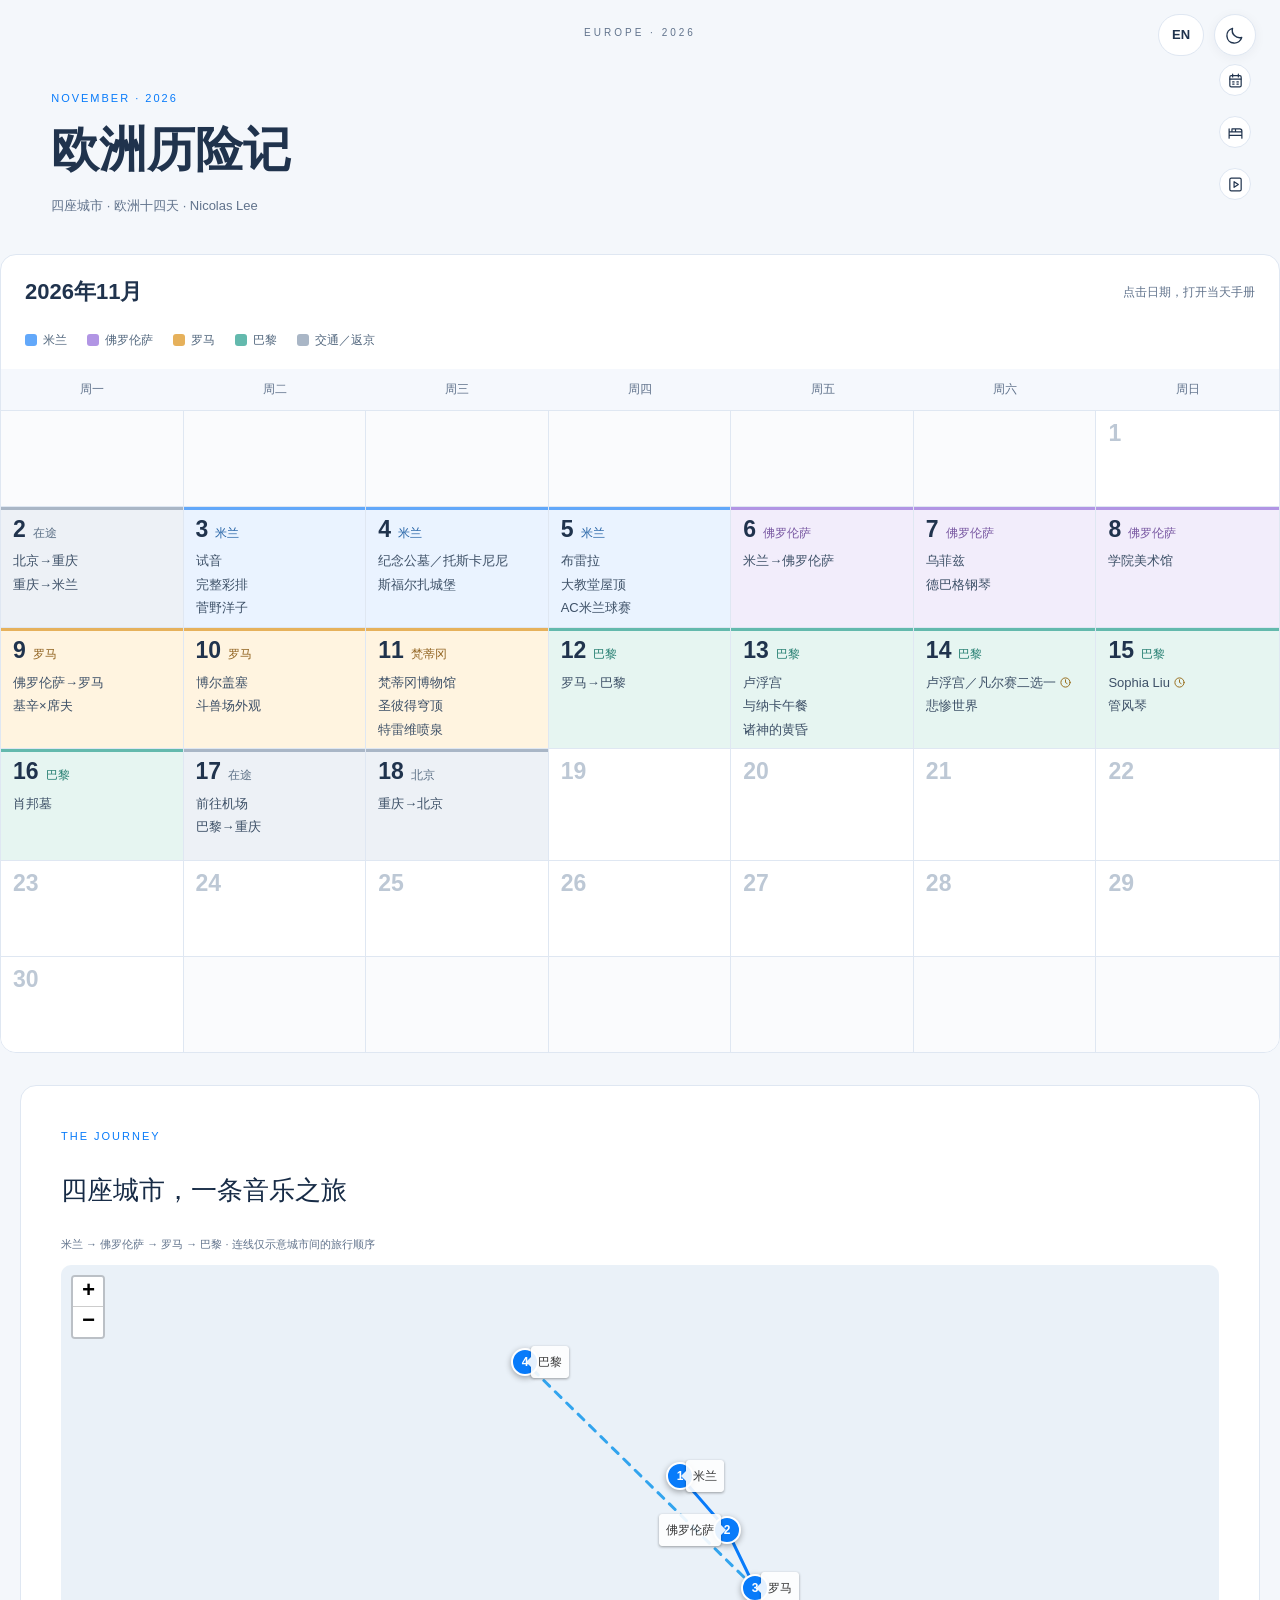
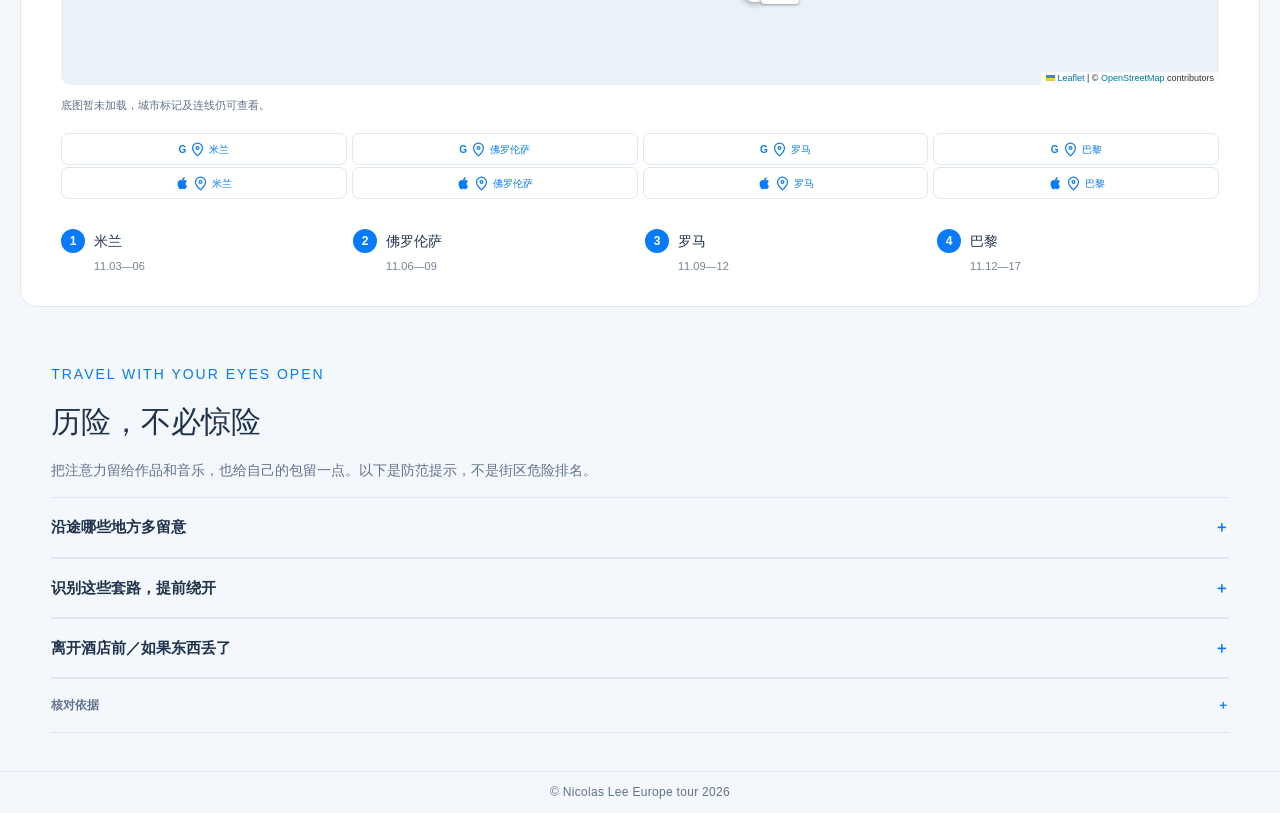
==== commit 09d6e08b: "Confirm 13 Nov lunch with Sergei at 14:00" ====
--- a/embed-test.html
+++ b/embed-test.html
@@ -1 +1 @@
-<!doctype html><html lang="zh-CN"><head><meta charset="utf-8"><meta name="viewport" content="width=device-width,initial-scale=1.0"><meta name="apple-mobile-web-app-capable" content="yes"><meta name="apple-mobile-web-app-status-bar-style" content="black-translucent"><meta name="apple-mobile-web-app-title" content="欧洲历险记"><link rel="manifest" href="manifest.webmanifest"><meta name="theme-color" content="#f4f7fb"><title>欧洲历险记 · 2026旅行手册</title><link rel="stylesheet" href="vendor/leaflet.css"><link rel="stylesheet" href="style.css"><link rel="stylesheet" href="experience.css?v=58"><script>try{document.documentElement.dataset.theme=localStorage.getItem("eu-theme")||"light"}catch(e){}</script><style>.daily-shell{min-height:0!important;padding-bottom:8px!important}.site-footer{margin:8px 0 0!important;padding:10px 12px!important}dialog:not(.welcome-cover)[open]{position:fixed;top:var(--embed-dialog-top,16px);left:50%;transform:translateX(-50%);margin:0;max-height:var(--embed-dialog-max-height,600px);overflow:auto}</style></head><body><a class="skip" href="#main">跳到日程</a><header class="top" id="siteHeader"></header><main id="main" tabindex="-1"></main><footer class="site-footer">© Nicolas Lee Europe tour 2026</footer><dialog id="settings"><form id="settingsForm"><div class="dialog-head"><h2>从住处开始</h2><button type="button" id="closeSettings" aria-label="关闭">×</button></div><p>三家意大利酒店已录入本地手册。你在这里修改的地址仅保存在本机浏览器中。巴黎住址已录入 Rue Marmontel 6号；内嵌地图仅使用已核实的坐标。修改地址会更新备用导航链接；内嵌地图不会自动把未核实的新地址定位到别处。</p><div id="hotelFields"></div><label>11月13日午餐地点（暂定）<input name="lunch" placeholder="餐厅名称、街道、Paris" autocomplete="off"></label><button class="primary" type="submit">保存并更新路线</button><p class="fine">当前尚未发布网页。公开分享前，请再次检查酒店地址与私人会面信息。</p></form></dialog><dialog id="eventDialog" aria-labelledby="eventTitle"><button type="button" id="closeEvent" aria-label="关闭活动详情">关闭 ×</button><div id="eventContent"></div></dialog><div id="toast" role="status" aria-live="polite"></div><script src="data.js?v=58"></script><script src="vendor/leaflet.js"></script><script src="map-data.js?v=58"></script><script src="maps.js?v=58"></script><script src="food-data.js?v=58"></script><script src="ticket-details.js?v=58"></script><script src="experience-embed-test.js?v=68"></script><script src="departure-data.js?v=58"></script><script src="app.js?v=58"></script><script src="i18n-data.js?v=58"></script><script src="i18n.js?v=58"></script><script src="embed-height-test.js?v=71"></script></body></html>
+<!doctype html><html lang="zh-CN"><head><meta charset="utf-8"><meta name="viewport" content="width=device-width,initial-scale=1.0"><meta name="apple-mobile-web-app-capable" content="yes"><meta name="apple-mobile-web-app-status-bar-style" content="black-translucent"><meta name="apple-mobile-web-app-title" content="欧洲历险记"><link rel="manifest" href="manifest.webmanifest"><meta name="theme-color" content="#f4f7fb"><title>欧洲历险记 · 2026旅行手册</title><link rel="stylesheet" href="vendor/leaflet.css"><link rel="stylesheet" href="style.css?v=78"><link rel="stylesheet" href="experience.css?v=82"><script>try{document.documentElement.dataset.theme=localStorage.getItem("eu-theme")||"light"}catch(e){}</script><style>.daily-shell{min-height:0!important;padding-bottom:8px!important}.site-footer{margin:8px 0 0!important;padding:10px 12px!important}dialog#eventDialog[open],dialog#settings[open]{position:fixed;top:var(--embed-dialog-top,16px);left:50%;transform:translateX(-50%);margin:0;box-sizing:border-box;max-height:min(var(--embed-dialog-max-height,600px),calc(100dvh - var(--embed-dialog-top,16px) - 16px));overflow-y:auto;overscroll-behavior:contain;-webkit-overflow-scrolling:touch;touch-action:pan-y}</style></head><body><a class="skip" href="#main">跳到日程</a><header class="top" id="siteHeader"></header><main id="main" tabindex="-1"></main><footer class="site-footer">© Nicolas Lee Europe tour 2026</footer><dialog id="settings"><form id="settingsForm"><div class="dialog-head"><h2>从住处开始</h2><button type="button" id="closeSettings" aria-label="关闭">×</button></div><p>三家意大利酒店已录入本地手册。你在这里修改的地址仅保存在本机浏览器中。巴黎住址已录入 Rue Marmontel 6号；内嵌地图仅使用已核实的坐标。修改地址会更新备用导航链接；内嵌地图不会自动把未核实的新地址定位到别处。</p><div id="hotelFields"></div><label>11月13日午餐地点（暂定）<input name="lunch" placeholder="餐厅名称、街道、Paris" autocomplete="off"></label><button class="primary" type="submit">保存并更新路线</button><section class="offline-pack" aria-labelledby="offlineHeading"><h3 id="offlineHeading">离线手册</h3><p class="fine">在 Wi-Fi 下下载图片与菜名音频。地图底图和外部网站仍需联网。</p><button id="offlineDownload" type="button">下载完整离线手册</button><p id="offlineStatus" class="fine" role="status" aria-live="polite">检查离线状态中…</p></section><p class="fine">当前尚未发布网页。公开分享前，请再次检查酒店地址与私人会面信息。</p></form></dialog><dialog id="eventDialog" aria-labelledby="eventTitle"><button type="button" id="closeEvent" aria-label="关闭活动详情">关闭 ×</button><div id="eventContent"></div></dialog><div id="toast" role="status" aria-live="polite"></div><script src="data.js?v=85"></script><script src="vendor/leaflet.js"></script><script src="map-data.js?v=78"></script><script src="maps.js?v=78"></script><script src="food-data.js?v=85"></script><script src="ticket-details.js?v=78"></script><script src="experience-embed-test.js?v=78"></script><script src="departure-data.js?v=85"></script><script src="app.js?v=78"></script><script src="i18n-data.js?v=85"></script><script src="offline.js?v=78"></script><script src="i18n.js?v=78"></script><script src="embed-height-test.js?v=83"></script></body></html>
--- a/style.css
+++ b/style.css
@@ -42,3 +42,8 @@
 .daily-dining{max-width:100%}.daily-dining>h2{font:27px Georgia,"Songti SC",serif}.dining-intro{font-size:13px;color:#62778f;max-width:760px;line-height:1.8}.dining-cards{display:grid;grid-template-columns:repeat(2,minmax(0,1fr));gap:20px;margin-top:25px}.dining-card{min-width:0;border:1px solid #e0e9f4;border-radius:12px;padding:22px;background:#f9fbff}.dining-top{display:flex;justify-content:space-between;align-items:start;gap:12px}.meal-label{white-space:nowrap;color:#087bfa;font-size:13px}.dining-top time{font-size:11px;color:#74879f;text-align:right}.dining-card h3{font-size:20px;line-height:1.45;margin:15px 0}.dining-card p{font-size:13px;line-height:1.85}.dining-card p>b{display:block;font-size:11px;color:#74879f;font-weight:500;margin-bottom:3px}.dining-card .meal-budget{color:#087bfa;font-size:18px}.meal-budget small{font-size:10px;color:#74879f}.restaurant-address{color:#6d7f94;overflow-wrap:anywhere}.restaurant-address button{color:#087bfa;font-size:17px;padding:2px 6px}.meal-timing{border-left:2px solid #9ec9ff;padding-left:12px}.restaurant-info summary{font-size:11px;color:#6d7f94}.restaurant-info p{font-size:11px}.dining-footnote{margin-top:22px;max-width:850px}@media(max-width:760px){.dining-cards{grid-template-columns:1fr;gap:16px}.dining-card{padding:18px}.dining-card h3{font-size:19px}.daily-dining>h2{font-size:24px}}
 
 .dining-card .dish-pick{color:#c5283d;font-weight:700}.restaurant-rating{border-radius:8px;background:#eef4ff;padding:10px 12px;margin:12px 0}.restaurant-rating strong{font-size:12px;color:#285387;display:block;line-height:1.6}.restaurant-rating small{display:block;font-size:11px;color:#677a93;line-height:1.7;margin-top:4px}
+
+.offline-pack{margin:18px 0 6px;padding:14px;border:1px solid #d8e5f2;border-radius:12px;background:var(--paper,#fff)}.offline-pack h3{margin:0 0 6px;font-size:1rem}.offline-pack p{margin:6px 0}.offline-pack button{width:auto;min-height:36px;padding:6px 12px;border:1px solid #087bfa;border-radius:7px;background:#087bfa;color:#fff;font:inherit;cursor:pointer}.offline-pack button:disabled{opacity:.55;cursor:wait}
+
+#eventDialog,#settings{box-sizing:border-box;max-height:calc(100dvh - 32px);overflow-y:auto;overscroll-behavior:contain;-webkit-overflow-scrolling:touch;touch-action:pan-y}
+#closeEvent{position:sticky;top:0;z-index:2;background:var(--surface,#fff)}
--- a/experience.css
+++ b/experience.css
@@ -60,9 +60,9 @@
 html:has(#welcomeCover[open]),body:has(#welcomeCover[open]){overflow:hidden;overscroll-behavior:none;background:#0b1725}
 
 /* Extend the artwork beyond the dynamic viewport into Safari's exposed background. */
-html:has(#welcomeCover[open]),body:has(#welcomeCover[open]){background:#93bce1 url("assets/europe-cover-iphone17.png") center top / 100% auto no-repeat;min-height:100vh;min-height:100lvh}
+html:has(#welcomeCover[open]),body:has(#welcomeCover[open]){background:#93bce1 url("assets/europe-cover-iphone17.webp") center top / 100% auto no-repeat;min-height:100vh;min-height:100lvh}
 #welcomeCover{background:transparent;overflow:visible}
-#welcomeCover::backdrop{background:#93bce1 url("assets/europe-cover-iphone17.png") center top / cover no-repeat}
+#welcomeCover::backdrop{background:#93bce1 url("assets/europe-cover-iphone17.webp") center top / cover no-repeat}
 #welcomeCover .cover-frame{overflow:visible}
 #welcomeCover .cover-frame>img{top:calc(-1 * env(safe-area-inset-top,0px));bottom:auto;height:calc(100vh + env(safe-area-inset-top,0px) + env(safe-area-inset-bottom,0px));height:calc(100lvh + env(safe-area-inset-top,0px) + env(safe-area-inset-bottom,0px));min-height:100%;object-fit:cover;object-position:center top;pointer-events:none}
 
@@ -139,3 +139,20 @@
 .journey-provider-rows .google-nav-link{justify-content:center;min-width:0;padding:5px!important;font-size:10px!important;gap:3px!important}
 .journey-provider-rows .google-place-name{max-width:100%;font-size:10px}
 .header-controls .overview-tools-rail{left:auto;right:5px;bottom:auto;width:32px;margin:0;padding:0;align-items:center;justify-content:flex-start;overflow:visible;border:0;background:transparent}
+#eventDialog{padding:18px 20px;font-size:15px;line-height:1.6}
+#eventContent h2{margin:4px 0 8px;font-family:inherit;font-size:20px;line-height:1.35;font-weight:700}
+#eventContent h3{margin:16px 0 6px;font-size:15px;line-height:1.4;font-weight:700}
+#eventContent>p{margin:8px 0;font-size:15px;line-height:1.6}
+#eventContent .full-note{line-height:1.6}
+#eventDialog .ticket-detail{margin:12px 0;padding:12px 14px;border-radius:9px}
+#eventDialog .ticket-detail h3{margin:0 0 6px;font-size:14px}
+#eventDialog .ticket-detail dl>div{grid-template-columns:80px minmax(0,1fr);gap:8px;padding:7px 0}
+#eventDialog .ticket-detail dt{font-size:12px;line-height:1.5}
+#eventDialog .ticket-detail dd{font-size:14px;line-height:1.5}
+#eventDialog .ticket-detail small{margin-top:8px;font-size:12px;line-height:1.45}
+#eventDialog .links{margin-top:8px}
+#closeEvent{margin-bottom:6px;padding:4px 8px;font-size:12px;line-height:1.4}
+#settings{padding:20px;font-size:14px;line-height:1.6}
+#settings .dialog-head h2{margin:0;font-size:20px;line-height:1.35}
+#settings p{margin:8px 0;font-size:14px;line-height:1.6}
+@media(max-width:600px){#eventDialog{padding:16px 18px}#settings{padding:18px}}
